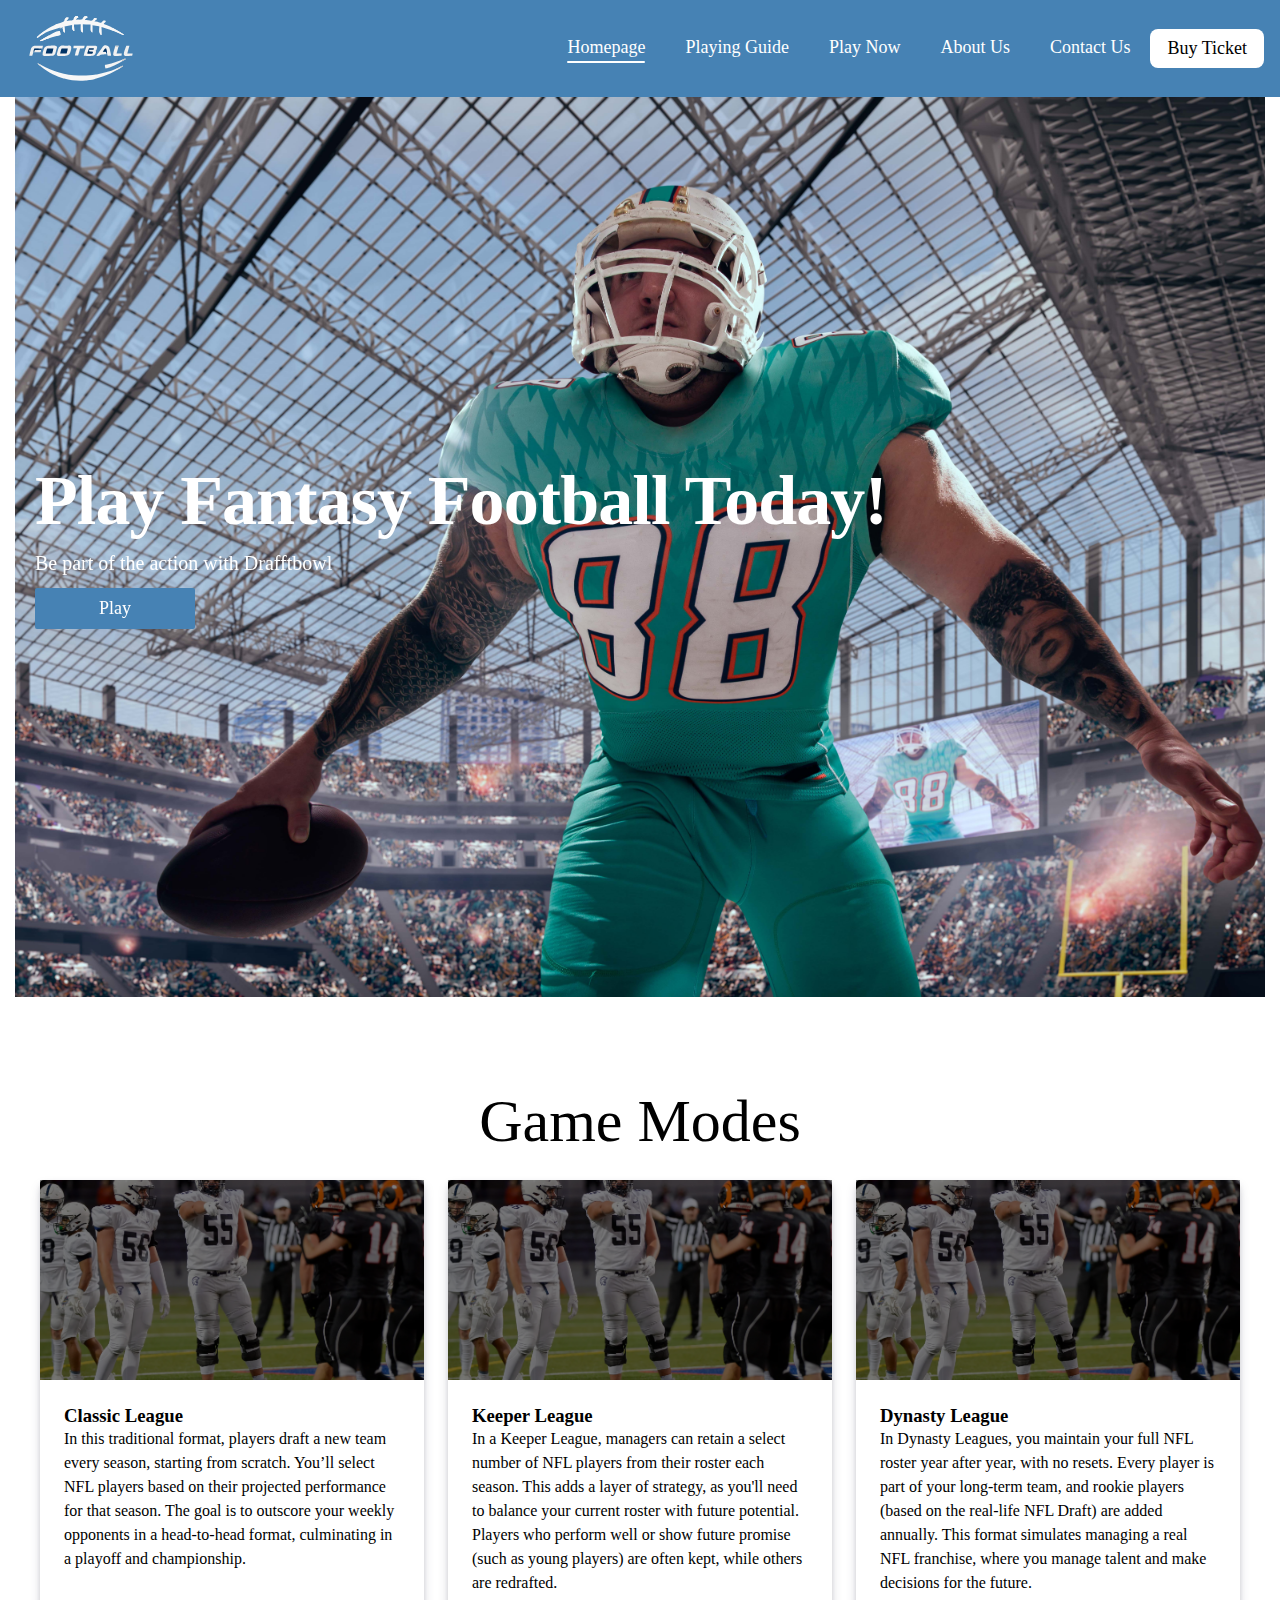
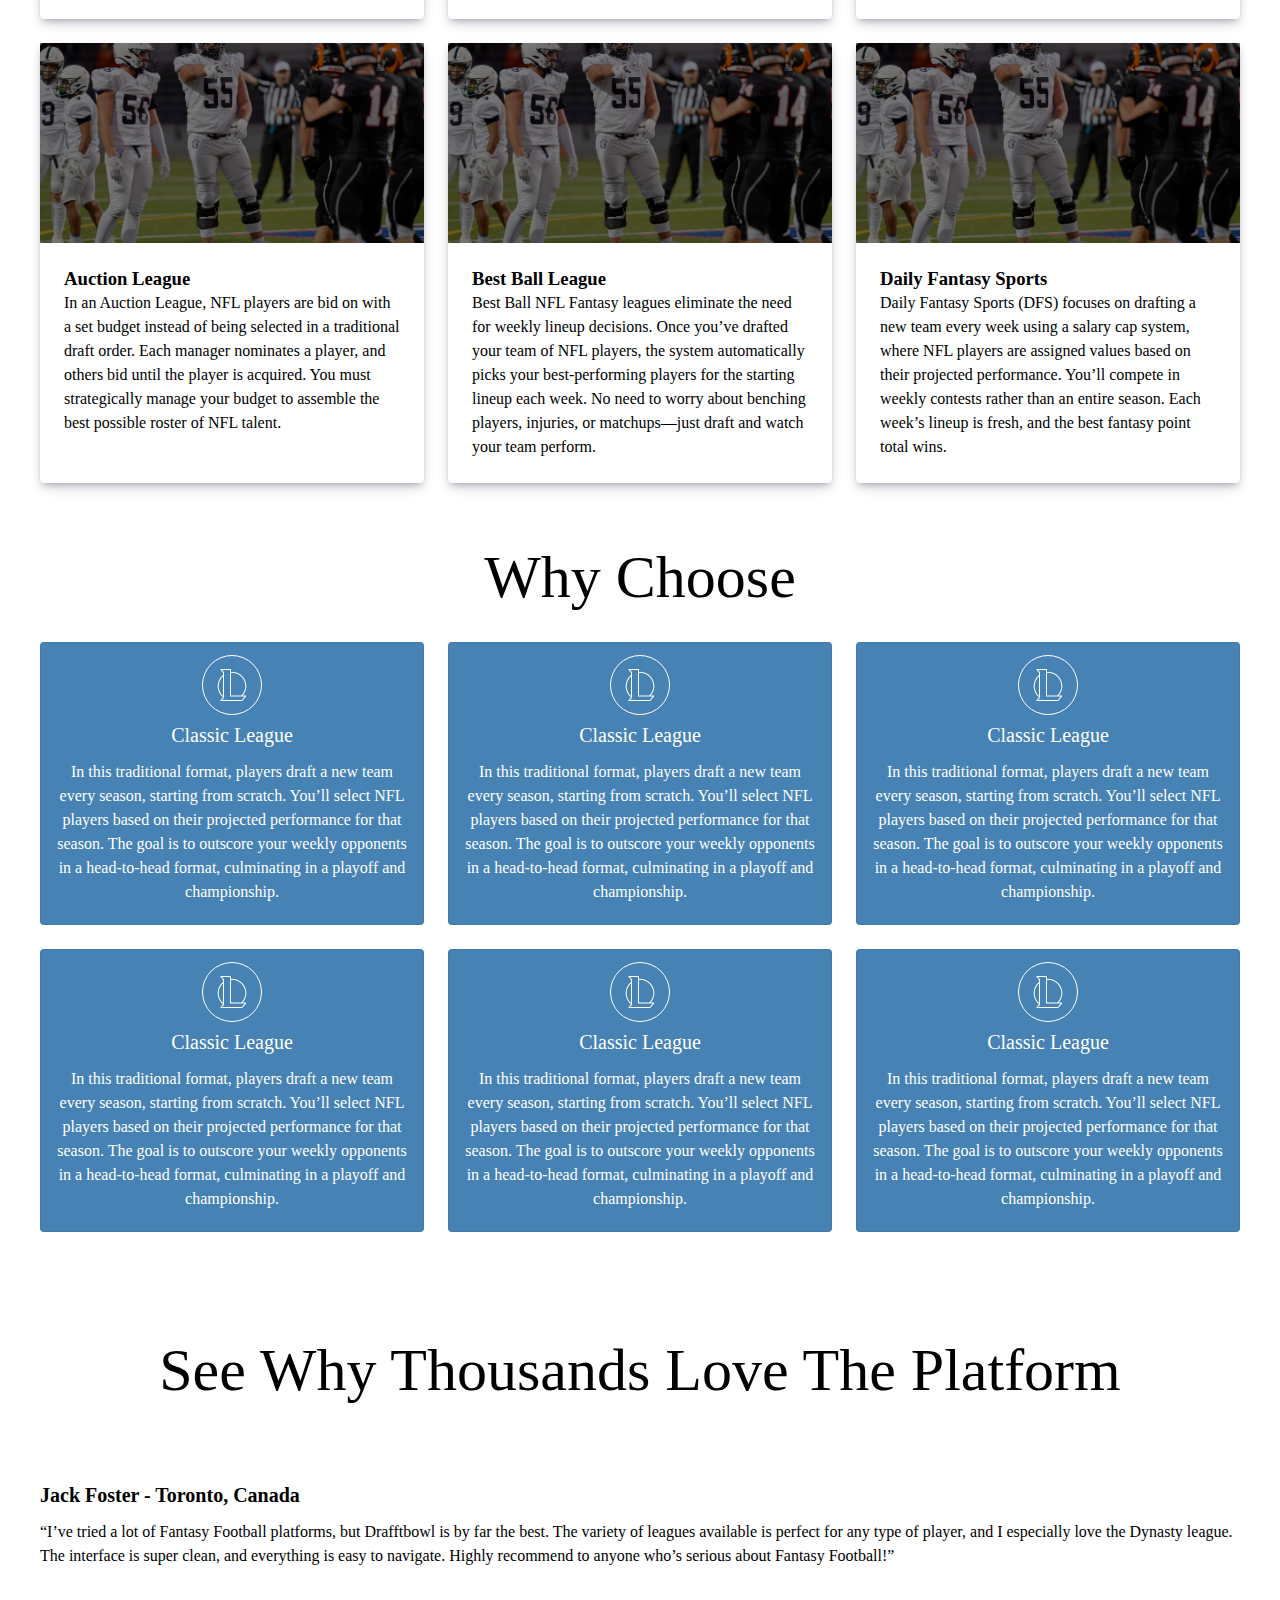
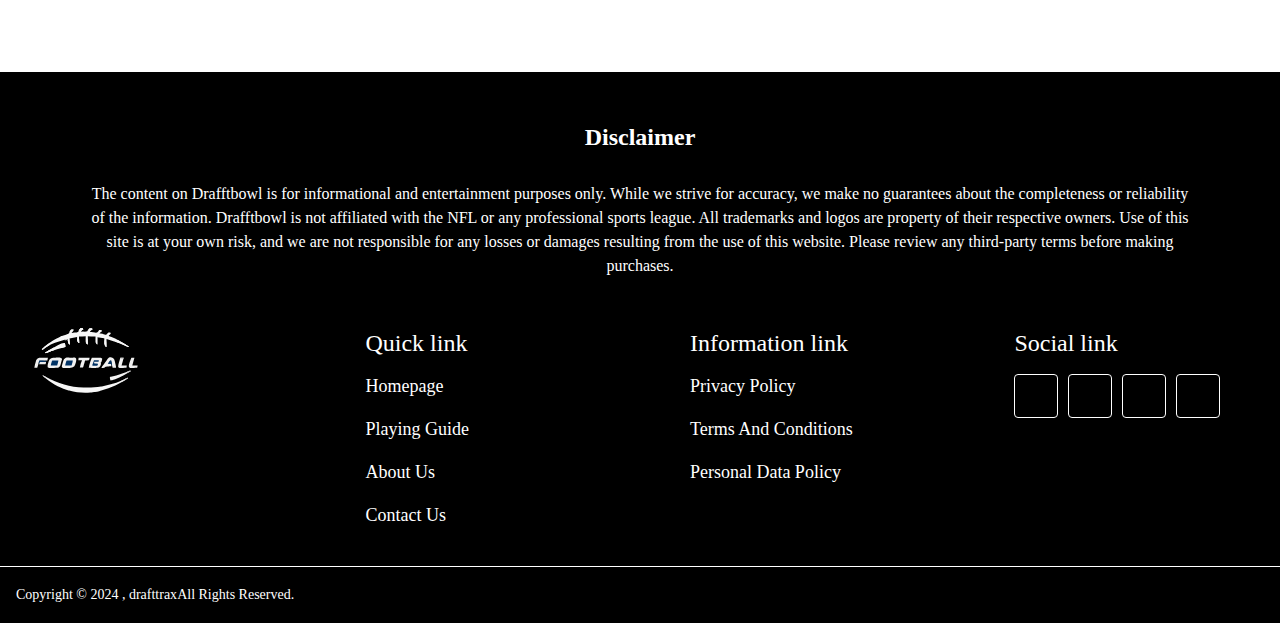
==== index.html @ 6c77b565 "Updated ui" ====
<!DOCTYPE html>
<html lang="en">

<head>
    <meta charset="UTF-8">
    <meta name="viewport" content="width=device-width, initial-scale=1.0">
    <meta http-equiv="X-UA-Compatible" content="ie=edge">
    <link rel="icon" type="image/x-icon" href="assets/images/favicon.png">
    <title>Homepage</title>

    <link rel="stylesheet" href="assets/css/slick.css">
    <link rel="stylesheet" href="assets/css/slick-theme.css">
    <!-- style link -->
    <link rel="stylesheet" href="assets/css/style.css">
    <!-- responsive link -->
    <link rel="stylesheet" href="assets/css/responsive.css">
</head>

<body>
    <!-- header section -->
    <header class="header">
        <div class="container">
            <div class="header_wrappr">
                <div class="headere_logo">
                    <a href="./" class="header_logoLnk"> </a>
                </div>
                <div class="header_navbar">
                    <ul class="header_list">
                        <li class="header_item">
                            <a href="./" class="header_link active">Homepage</a>
                        </li>
                        <li class="header_item">
                            <a href="playing-guide.html" class="header_link">Playing Guide</a>
                        </li>
                        <li class="header_item">
                            <a href="about-us.html" class="header_link">Play
                                Now</a>
                        </li>
                        <li class="header_item">
                            <a href="#" class="header_link">About Us </a>
                        </li>
                        <li class="header_item">
                            <a href="contact-us.html" class="header_link">Contact Us </a>
                        </li>
                        <li class="close_menu">
                            <div class="close_menuIcon"></div>
                        </li>
                    </ul>
                    <div class="header_right">
                        <a href="#" class="btn">Buy Ticket</a>
                    </div>
                    <div class="profile">
                        <div class="avatar">
                            <div class="avatar-content">
                                <a href="#">
                                    <div class="profile-image"></div>
                                    <span>User Name</span>
                                </a>
                                <svg xmlns="http://www.w3.org/2000/svg" viewBox="0 0 448 512">
                                    <path
                                        d="M201.4 374.6c12.5 12.5 32.8 12.5 45.3 0l160-160c12.5-12.5 12.5-32.8 0-45.3s-32.8-12.5-45.3 0L224 306.7 86.6 169.4c-12.5-12.5-32.8-12.5-45.3 0s-12.5 32.8 0 45.3l160 160z">
                                    </path>
                                </svg>
                            </div>
                            <div class="dropdown">
                                <ul>
                                    <li>
                                        <a href="my-profile.html">
                                            <div class="profile-dropdown-options profile-image-dropdown"></div>
                                            My Profile
                                        </a>
                                    </li>
                                    <li>
                                        <a href="my-matches.html">
                                            <div class="profile-dropdown-options profile-image-stadium"></div>
                                            My Matches
                                        </a>
                                    </li>
                                    <li>
                                        <a href>
                                            <div class="profile-dropdown-options profile-image-logout"></div>
                                            Log Out
                                        </a>
                                    </li>
                                </ul>
                            </div>
                        </div>
                    </div>
                </div>
                <div class="humburger">
                    <div class="humburger_icon"></div>
                </div>
            </div>
        </div>
    </header>
    <!-- banner section -->
    <section class="banner">
        <div class="banner_wrapper">

            <div class="bannerSlider">
                <div>
                    <div class="banner_bg banner_bg--bg1">
                        <div class="banner_content">
                            <h3 class="banner_heading">Play Fantasy Football
                                Today!
                            </h3>
                            <p class="banner_desc">Be part of the action
                                with Drafftbowl
                            </p>
                            <a href="#" class="btn">Play</a>
                        </div>
                        </dv>

                    </div>
                </div>
                <div>
                    <div class="banner_bg banner_bg--bg2">
                        <div class="banner_content">
                            <h3 class="banner_heading">Play Fantasy Football
                                Today!
                            </h3>
                            <p class="banner_desc">Be part of the action with
                                Drafftbowl
                            </p>
                            <a href="#" class="btn">Play</a>
                        </div>
                        </dv>

                    </div>
                </div>
                <div>
                    <div class="banner_bg banner_bg--bg3">
                        <div class="banner_content">
                            <h3 class="banner_heading">Play Fantasy Football Today!
                            </h3>
                            <p class="banner_desc">Be part of the action with
                                Drafftbowl
                            </p>
                            <a href="#" class="btn">Play</a>
                        </div>
                        </dv>

                    </div>
                </div>
            </div>
    </section>
    <!-- game mode -->
    <section class="gameMode">
        <div class="container">
            <div class="gameMode_wrapper">
                <h2 class="gameMode_heading heading">Game Modes</h2>
                <div class="gameMode_inner">

                    <div class="gameMode_sec">
                        <div class="gameMode_img"></div>
                        <div class="gameMode_content">
                            <h3 class="gameMode_title">Classic League</h3>
                            <p class="gameMode_desc">In this traditional format,
                                players draft a new team every season, starting from
                                scratch. You’ll select NFL players based on their
                                projected performance for that season. The goal is
                                to outscore your weekly opponents in a head-to-head
                                format, culminating in a playoff and
                                championship.</p>
                        </div>
                    </div>

                    <div class="gameMode_sec">
                        <div class="gameMode_img"></div>
                        <div class="gameMode_content">
                            <h3 class="gameMode_title">Keeper League</h3>
                            <p class="gameMode_desc">
                                In a Keeper League, managers can retain a select
                                number of NFL players from their roster each season.
                                This adds a layer of strategy, as you'll need to
                                balance your current roster with future potential.
                                Players who perform well or show future promise
                                (such as young players) are often kept, while others
                                are redrafted. </p>
                        </div>
                    </div>

                    <div class="gameMode_sec">
                        <div class="gameMode_img"></div>
                        <div class="gameMode_content">
                            <h3 class="gameMode_title">Dynasty League</h3>
                            <p class="gameMode_desc">
                                In Dynasty Leagues, you maintain your full NFL
                                roster year after year, with no resets. Every player
                                is part of your long-term team, and rookie players
                                (based on the real-life NFL Draft) are added
                                annually. This format simulates managing a real NFL
                                franchise, where you manage talent and make
                                decisions for the future. </p>
                        </div>
                    </div>

                    <div class="gameMode_sec">
                        <div class="gameMode_img"></div>
                        <div class="gameMode_content">
                            <h3 class="gameMode_title">Auction League</h3>
                            <p class="gameMode_desc">
                                In an Auction League, NFL players are bid on with a
                                set budget instead of being selected in a
                                traditional draft order. Each manager nominates a
                                player, and others bid until the player is acquired.
                                You must strategically manage your budget to
                                assemble the best possible roster of NFL talent.
                        </div>
                    </div>

                    <div class="gameMode_sec">
                        <div class="gameMode_img"></div>
                        <div class="gameMode_content">
                            <h3 class="gameMode_title">Best Ball League</h3>
                            <p class="gameMode_desc">
                                Best Ball NFL Fantasy leagues eliminate the need
                                for weekly lineup decisions. Once you’ve drafted
                                your team of NFL players, the system
                                automatically picks your best-performing players
                                for the starting lineup each week. No need to
                                worry about benching players, injuries, or
                                matchups—just draft and watch your team perform.
                            </p>
                        </div>
                    </div>

                    <div class="gameMode_sec">
                        <div class="gameMode_img"></div>
                        <div class="gameMode_content">
                            <h3 class="gameMode_title">Daily Fantasy
                                Sports</h3>
                            <p class="gameMode_desc">
                                Daily Fantasy Sports (DFS) focuses on
                                drafting a new team every week using a
                                salary cap system, where NFL players are
                                assigned values based on their projected
                                performance. You’ll compete in weekly
                                contests rather than an entire season. Each
                                week’s lineup is fresh, and the best fantasy
                                point total wins.
                            </p>
                        </div>

                    </div>

                </div>
    </section>
    <!--  -->
    <section class="why section">
        <div class="container">
            <div class="why_wrapper">
                <h2 class="why_heading heading">Why Choose </h2>
                <div class="why_inner">

                    <div class="why_sec">
                        <div class="why_iconWrapp">
                            <div class="why_icon"></div>
                        </div>
                        <div class="why_content">
                            <h3 class="why_title">Classic League</h3>
                            <p class="why_desc">In this traditional format,
                                players draft a new team every season, starting from
                                scratch. You’ll select NFL players based on their
                                projected performance for that season. The goal is
                                to outscore your weekly opponents in a head-to-head
                                format, culminating in a playoff and
                                championship.</p>
                        </div>
                    </div>
                    <div class="why_sec">
                        <div class="why_iconWrapp">
                            <div class="why_icon"></div>
                        </div>
                        <div class="why_content">
                            <h3 class="why_title">Classic League</h3>
                            <p class="why_desc">In this traditional format,
                                players draft a new team every season, starting from
                                scratch. You’ll select NFL players based on their
                                projected performance for that season. The goal is
                                to outscore your weekly opponents in a head-to-head
                                format, culminating in a playoff and
                                championship.</p>
                        </div>
                    </div>
                    <div class="why_sec">
                        <div class="why_iconWrapp">
                            <div class="why_icon"></div>
                        </div>
                        <div class="why_content">
                            <h3 class="why_title">Classic League</h3>
                            <p class="why_desc">In this traditional format,
                                players draft a new team every season, starting from
                                scratch. You’ll select NFL players based on their
                                projected performance for that season. The goal is
                                to outscore your weekly opponents in a head-to-head
                                format, culminating in a playoff and
                                championship.</p>
                        </div>
                    </div>
                    <div class="why_sec">
                        <div class="why_iconWrapp">
                            <div class="why_icon"></div>
                        </div>
                        <div class="why_content">
                            <h3 class="why_title">Classic League</h3>
                            <p class="why_desc">In this traditional format,
                                players draft a new team every season, starting from
                                scratch. You’ll select NFL players based on their
                                projected performance for that season. The goal is
                                to outscore your weekly opponents in a head-to-head
                                format, culminating in a playoff and
                                championship.</p>
                        </div>
                    </div>
                    <div class="why_sec">
                        <div class="why_iconWrapp">
                            <div class="why_icon"></div>
                        </div>
                        <div class="why_content">
                            <h3 class="why_title">Classic League</h3>
                            <p class="why_desc">In this traditional format,
                                players draft a new team every season, starting from
                                scratch. You’ll select NFL players based on their
                                projected performance for that season. The goal is
                                to outscore your weekly opponents in a head-to-head
                                format, culminating in a playoff and
                                championship.</p>
                        </div>
                    </div>
                    <div class="why_sec">
                        <div class="why_iconWrapp">
                            <div class="why_icon"></div>
                        </div>
                        <div class="why_content">
                            <h3 class="why_title">Classic League</h3>
                            <p class="why_desc">In this traditional format,
                                players draft a new team every season, starting from
                                scratch. You’ll select NFL players based on their
                                projected performance for that season. The goal is
                                to outscore your weekly opponents in a head-to-head
                                format, culminating in a playoff and
                                championship.</p>
                        </div>
                    </div>

                   

                </div>
    </section>
    <!-- testimonial section -->
     <section class="testimonial">
        <div class="container">
            <div class="testimonial_wrapper">
                <h2 class="heading">See Why Thousands Love The Platform
                </h2>
                <div class="testimonial_inner">
                    <div class="testimonial_sec">
                        <div class="testimonial_icons">
                            <div class="testimonial_icon"></div>
                        </div>
                        <div class="testimonial_content">
                            <h3 class="testimonial_title">Jack Foster - Toronto, Canada</h3>
                        <p class="testimonial_desc">“I’ve tried a lot of Fantasy Football platforms, but Drafftbowl is by far the best. The variety of leagues available is perfect for any type of player, and I especially love the Dynasty league. The interface is super clean, and everything is easy to navigate. Highly recommend to anyone who’s serious about Fantasy Football!”</p>
                        </div>
                    </div>
                </div>
            </div>
        </div>
     </section>
    <!-- footer section-->
    <footer class="footer">
        <div class="container">
            <div class="footer_content disclaimer">
                <h3>Disclaimer</h3>
                <p>
                    The content on Drafftbowl is for informational
                    and entertainment purposes only. While we strive
                    for accuracy, we make no guarantees about the
                    completeness or reliability of the information.
                    Drafftbowl is not affiliated with the NFL or any
                    professional sports league. All trademarks and
                    logos are property of their respective owners.
                    Use of this site is at your own risk, and we are
                    not responsible for any losses or damages
                    resulting from the use of this website. Please
                    review any third-party terms before making
                    purchases.

                </p>
            </div>
            <div class="footer_wrapper">
                <div class="footer_left">
                    <div class="footer_logo">
                        <a href="./" class="footer_icon"></a>
                    </div>
                </div>
                <div class="footer_navbar">
                    <h4 class="footer_title">Quick link</h4>
                    <ul class="footer_list">
                        <li class="footer_item">
                            <a href="./" class="footer_link">Homepage</a>
                        </li>
                        <li class="footer_item">
                            <a href="playing-guide.html" class="footer_link">Playing Guide
                            </a>
                        </li>
                        <li class="footer_item">
                            <a href="about-us.html" class="footer_link">About Us</a>
                        </li>
                        <li class="footer_item">
                            <a href="contact-us.html" class="footer_link">Contact Us</a>
                        </li>
                    </ul>
                </div>
                <div class="footer_navbar">
                    <h4 class="footer_title">Information link</h4>
                    <ul class="footer_list">
                        <li class="footer_item">
                            <a href="privacy-policy.html" class="footer_link">Privacy
                                Policy</a>
                        </li>
                        <li class="footer_item">
                            <a href="terms-and-conditions.html" class="footer_link">Terms And
                                Conditions</a>
                        </li>
                        <li class="footer_item">
                            <a href="personal-data-policy.html" class="footer_link">Personal Data
                                Policy</a>
                        </li>

                    </ul>
                </div>
                <div class="footer_socials">
                    <h4 class="footer_title">Social link</h4>
                    <div class="footer_socialsWrapp">
                        <div class="footer_social">
                            <a href="#" class="social_link social_link--fb"></a>
                        </div>
                        <div class="footer_social">
                            <a href="#" class="social_link social_link--inta"></a>
                        </div>
                        <div class="footer_social">
                            <a href="#" class="social_link social_link--twitter"></a>
                        </div>
                        <div class="footer_social">
                            <a href="#" class="social_link social_link--linkedin"></a>
                        </div>
                    </div>
                </div>
            </div>
        </div>
        <div class="footer_btm">
            <div class="container">
                <div class="footer_btmSec">
                    <div class="footer_copyRight">
                        <p>
                            Copyright © 2024 , <a href="./">drafttrax</a>All
                            Rights
                            Reserved.
                        </p>
                    </div>
                    <div class="footer_SSl">
                        <a href="./" class="footer_SSlLink"></a>
                    </div>
                </div>
            </div>
        </div>
    </footer>

    <!--  -->
    <!-- main scripting link -->
    <script src="assets/js/jquery.js"></script>
    <script src="assets/js/slick.min.js"></script>
    <script src="assets/js/main.js"></script>

</body>

</html>
---- assets/css/style.css ----
* {
  margin: 0;
  padding: 0;
  box-sizing: border-box;
  scroll-behavior: smooth;
}


:root {
  /* color */
--steel-blue: #4682B4;
--lime-green: #32CD32; 
--white-color:#ffffff;
--black-color:#000000;


  /* font family */
  --primary-font: "Roboto";
}

body {
  font-family: var(--primary-font);
}

.container {
  max-width: 1432px;
  width: 100%;
  margin-inline: auto;
}
.img{
  width: 100%;
  max-width: 100%;
}
body {
  font-family: var(--primary-font);
}

.container {
  max-width: 1432px;
  width: 100%;
  margin-inline: auto;
  padding-inline: 1rem;
}

h1,
h2,
h3,
h4,
h5,
h6 {
  margin: 0;
  line-height: 125%;
}

p {
  line-height: 150%;
  padding: 0;
  margin: 0;
}

ul {
  list-style-type: none;
  margin: 0;
  padding: 0;
}

ul li {
  line-height: 150%;
  font-size: 16px;
  font-weight: 400;
  margin-bottom: 3px;
}

a {
  text-decoration: none;
}

.btn {
  font-size: 18px;
  font-weight: 400;
  background-color: var(--steel-blue);
  color: var(--white-color);
  border: 1px solid var(--white-color);
  outline: none;
  border-radius: 2px;
  padding: 10px 32px;
  text-align: center;
  display: inline-block;
  cursor: pointer;
  transition: 0.3s ease-in-out;
}

.btn:hover {
  background-color: transparent;
  border-color: var(--white-color);
}

.mt-10 {
  margin-top: 100px;
}

.mt-8 {
  margin-top: 80px;
}

.mt-6 {
  margin-top: 60px;
}

.mt-5 {
  margin-top: 50px;
}

.mt-4 {
  margin-top: 40px;
}

.mt-3 {
  margin-top: 32px;
}

.heading {
  text-align: center;
  font-size: 60px;
  font-weight: 400;
  line-height: normal;
  /* color: var(--white-color); */
  margin-bottom: 30px;
}

title {
  font-size: 24px;
  font-weight: 500;
}

.desc {
  color: var(--white-color);
  font-size: 16px;
  font-weight: 400;
}

input,
textarea {
  padding: 16px;
  font-weight: 400;
  font-size: 16px;
  border-radius: 4px;
  outline: none;
  border: none;
  resize: none;
  width: 100%;
}

input::placeholder,
textarea::placeholder {
  font-size: 16px;
  font-weight: 400;
}

.section {
  margin-block: 4rem;
}

.sec_content {
  max-width: 1024px;
  width: 100%;
  padding: 24px;
  border-radius: 4px;
  margin: 0 auto;
  box-shadow: rgb(7 7 7 / 10%) 0px 7px 29px 0px;
}

.sec_heading {
  font-size: 42px;
  font-weight: 800;
  text-align: center;
  color: var(--blue-light);
  line-height: 150%;
  margin-bottom: 40px;
}

.sec_title {
  font-size: 24px;
  color: var(--black-color);
  font-weight: 600;
  color: var(--blue-light);
  margin-block: 10px;
}

.sub_title {
  color: var(--blue-light);
  font-size: 20px;
  font-weight: 400;
  margin-bottom: 16px;
}

.sec_desc {
  font-size: 16px;
  font-weight: 400;
  margin-bottom: 8px;
  line-height: 150%;
}

.sec_list {
  margin-bottom: 16px;
}

.sec_item {
  list-style: disc;
  margin-left: 16px;
  /* color: var(--white-color); */
  line-height: 150%;
  margin-bottom: 4px;
}

.sec_item strong {
  color: var(--blue-light);
}

.sec_item::marker {
  color: var(--blue-light);
}

/* header section */
.header {
  position: sticky;
  right: 0;
  top: 0;
  left: 0;
  z-index: 5;
  transition: box-shadow 0.3s ease;
  background-color: var(--blue-light);
background-color: var(--steel-blue);
}

.header_wrappr {
  display: flex;
  justify-content: space-between;
  align-items: center;
  padding-block: 1rem;
}

.headere_logo {
  width: 21%;
}

.header_logoLnk {
  background-image: url(../images/logo.svg);
  height: 65px;
  width: 130px;
  background-repeat: no-repeat;
  background-size: contain;
  background-position: center;
  display: block;
}

.header_navbar {
  /* width: 75%; */
  display: flex;
  justify-content: end;
  align-items: center;
}

.header_list {
  display: flex;
  justify-content: space-between;
  align-items: center;
  padding-block: 12px;
}

.header_item {
  padding-inline: 20px;
}

.header_link {
  color: var(--white-color);
  font-size: 18px;
  position: relative;
  transition: all 0.3s ease-in-out;
}

.header_link::after {
  width: 0%;
  position: absolute;
  content: "";
  bottom: -6px;
  right: 0;
  background-color: var(--white-color);
  height: 2px;
  border-radius: 4px;
  transition: all 0.3s ease-in-out;
}

.header_link:hover::after {
  width: 100%;
  left: 0;
}

.header_link.active::after {
  width: 100%;
}

.header_right {
  display: flex;
  gap: 20px;
}

.header_right .btn {
  border-color: transparent;
  padding: 8px 16px;
  color: var(--blue-light);
  background-color: var(--white-color);
  border-radius: 8px;
}

.header_right .btn:hover {
  border-color: var(--white-color);
  background-color: transparent;
  color: var(--white-color);
}

.humburger {
  display: none;
}

.humburger_icon,
.close_menuIcon {
  background-image: url("../images/humburger.png");
  background-repeat: no-repeat;
  background-size: cover;
  background-position: center;
  width: 30px;
  height: 30px;
  filter: invert(1);
  cursor: pointer;
}

.close_menuIcon {
  background-image: url("../images/close.png");
  position: absolute;
  top: 24px;
  right: 15px;
}

.close_menu {
  display: none;
}

.header.fixheader {
  background-color: var(--black-color);
  box-shadow: rgb(238 238 238 / 56%) 0px 7px 29px 0px;
}



/* banner section */
.banner{
  width: 100%;
  overflow: hidden;
}
.banner_bg{
  background-repeat: no-repeat;
  background-position: center;
  background-size: cover;
  width: 100%;
  height:100vh;
  display: flex;
  justify-content: start;
  align-items: center;
  /* position: relative; */
  margin-bottom: 40px;
}

.banner_bg--bg1{
  background-image: url("../images/banner1.webp");
}
.banner_bg--bg2{
  background-image: url("../images/banner2.jpg");
}
.banner_bg--bg3{
  background-image: url("../images/banner3.jpg");
}
/* .banner_bg::after {
  position: absolute;
  content: "";
  top: 0;
  right: 0;
  left: 0;
  bottom: 0;
  background-color: rgba(0, 0, 0, 50%);
}  */

.banner_content {
  max-width: 900px;
  text-align: center;
  width: 100%;
  padding-inline: 20px;
  z-index: 1;
  text-align: start;
}

.banner_content .banner_heading {
  margin-bottom: 12px;
}

.banner_desc {
  color: var(--white-color);
  margin-bottom: 10px;
}

.banner_heading {
  font-size: 70px;
  line-height: 100%;
  color: var(--white-color);
  margin-bottom: 25px;
  font-weight: 600;
  letter-spacing: -0.9px;
}

.banner_content .btn {
  padding: 10px 64px;
  border: none;
}

.banner_content .btn:hover {
  border-color: transparent;
  background-color: var(--white-color);
  color: var(--pre-blue);
}

.banner_btns a {
  padding: 12px 48px;
  border: 1px solid transparent;
}

.banner_desc {
  font-size: 20px;
  font-weight: 400;
  line-height: 150%;
}

.banner_btns {
  margin-top: 104px;
  gap: 2rem;
  display: flex;
  align-items: center;
}

.banner_btns .btn:hover {
  color: var(--white-color);
}


/* why section */
.why {
  margin-block: 60px 80px;
}

.why_inner {
  display: grid;
  grid-template-columns: repeat(3, 1fr);
  gap: 24px;
}

.why_card, .why_sec {
  background-color: var(--white-color);
  width: 100%;
  border-radius: 8px;
  padding: 24px;
  transition: 0.3s ease-in-out;
  border: 1px solid var(--white-color);
  border: 1px solid rgba(0 0 0 / 5%);
  /* box-shadow: rgba(100, 100, 111, 0.2) 0px 7px 29px 0px; */
  /* box-shadow: rgb(100, 100, 111, 0.5) 0px 7px 29px 0px, #2955bb 0px 7px 29px 0px; */

}

.why_card:hover .why_imgSec {
  background-color: var(--white-color);
}


.why_card:hover .why_img {
  filter: invert(0);
}

.why_card:hover {
  /* background-color: var(--pre-blue); */
  background-color: var(--blue-light);
  border-color: transparent;
}

.why_card:hover .why_title,
.why_card:hover .why_desc {
  color: var(--white-color);
}

.why_imgSec {
  width: 64px;
  height: 64px;
  border-radius: 50%;
  display: flex;
  justify-content: center;
  align-items: center;
  margin: 0 auto;
  margin-bottom: 12px;
  background-color: var(--blue-light);
  transition: 0.3s ease-in-out;
}

.why_img {
  background-image: url("../images/draft-iocn.png");
  background-position: center;
  background-size: cover;
  background-repeat: no-repeat;
  width: 54px;
  height: 54px;
  filter: invert(1);
  border-radius: 50%;
  transition: 0.3s ease-in-out;
}

.why_imgSec--advance .why_img {
  background-image: url("../images/advance-player.png");

}

.why_imgSec--leagues .why_img {
  background-image: url("../images/custom-fantasy.png");
}

.why_imgSec--realTime .why_img {
  background-image: url("../images/real-time.png");
}

.why_imgSec--userexp .why_img {
  background-image: url("../images/user-experience.png");
}

.why_imgSec--trust .why_img {
  background-image: url("../images/trust.png");
}

.why_imgSec--hub .why_img {
  background-image: url("../images/network.png");
}

.why_content {
  text-align: center;
  padding: 8px;
}

.why_title {
  margin-bottom: 10px;
}

/*accordion section*/
.faq {
  margin-bottom: 80px;
}

.faq_wrapper {
  width: 100%;
  max-width: 800px;
  margin: 50px auto;
  background-color: var(--white-color);
  padding: 20px;
  border-radius: 10px;
  box-shadow: 0 0 10px rgba(0, 0, 0, 0.1);
}

.accordion {
  margin-bottom: 16px;
  transition: all 0.5s linear;
  background-color: var(--blue-light);
}

.accordion_head {
  /* background-color: var(--pre-blue); */
  background-color: var(--blue-light);
  width: 100%;
  padding: 14px 10px;
  font-size: 22px;
  position: relative;
  cursor: pointer;
  border-radius: 5px;
  transition: all 0.5s linear;
}

.accordion_head:hover {
  background-color: var(--pre-blue);
}

.accordion_head::before,
.accordion_head::after {
  content: "";
  position: absolute;
  top: 50%;
  background-color: #fff;
  transition: all 0.3s;
}

.accordion_head::before {
  right: 28px;
  width: 2px;
  height: 14px;
  margin-top: -8px;
}

.accordion_head::after {
  right: 21px;
  width: 16px;
  height: 2px;
  margin-top: -2px;
}

.accordion_question {
  font-size: 16px;
  font-weight: 400;
  color: var(--white-color);
}

.accordion_content {
  display: none;
}

.accordion_content .active {
  max-width: 100%;
}

.accordion_content p {
  margin-top: 10px;
}

.accordion_content {
  max-width: 100%;
}

.accordion_head.active::before {
  transform: rotate(90deg);
}

.accordion_content {
  display: block;
  padding: 0 14px;
  background-color: #f9f9f9;
  border-left: 4px solid #007bff;
  border-radius: 5px;
  font-size: 1rem;
  max-height: 100%;
  color: #555;
  transition: max-height 0.5s linear, padding 0.5s linear;
}

.accordion_content {
  max-height: 0;
  overflow: hidden;
  transition: max-height 0.3s ease-out;
}

.desc_help {
  font-size: 20px;
  margin-bottom: 10px;
  color: var(--blue-light);
}

/* Testimonial section */
.testimonial {
  margin-block: 0 80px;
}

.testimonial_wrapper {
  padding: 24px;
}

.testimonial-card {
  background-color: #fff;
  border-radius: 8px;
  padding: 20px;
  height: 300px;
  text-align: center;
  margin-bottom: 20px;
  box-shadow: 0 4px 6px rgba(0, 0, 0, 0.1);
  transition: transform 0.3s ease;
  max-width: 100%;
  width: 100%;
}

.testimonial-card:hover {
  transform: translateY(-5px);
}

.testimonial-text {
  font-size: 16px;
  color: #555;
  margin-bottom: 15px;
}

.testimonial_title {
  color: var(--blue-light);
  font-size: 20px;
  margin-bottom: 12px;
}

.user-name {
  font-size: 14px;
  font-weight: bold;
  color: #333;
}

.slick-slide {
  margin: 0 15px;
}

.slick-dots {
  list-style-type: disc;
}

.slick-dots li {
  font-size: 12px;
}

.slick-dots li button:before {
  font-size: 30px;
  width: 24px;
  height: 24px;
  opacity: 1;

}

.slick-dots li.slick-active button:before {
  opacity: 1;
  color: var(--blue-light);
}
.testimonial_icon{
max-width:48px;
height: 48px;
}


/* footer section */
.footer {
  color: var(--white-color);
  box-shadow: 1px 1px 20px 1px var(--white-color);
  /* background-color: var(--black-color); */
}

.footer_wrapper {
  display: flex;
  justify-content: space-between;
  gap: 1rem;
  flex-wrap: wrap;
  margin-bottom: 20px;
}

.footer a {
  color: var(--white-color);
}

.footer_left {
  width: 25%;
}

.footer_navbar {
  width: 23%;
}

.footer_socials {
  width: 20%;
}

.footer_content {
  max-width: 1024px;
  width: 100%;
  margin: 0 auto;
  text-align: center;
  padding-block: 50px;
}

.footer_icon {
  background-image: url("../images/logo.svg");
  height: 65px;
  width: 140px;
  background-repeat: no-repeat;
  background-position: center;
  background-size: contain;
  display: block;
}

.footer_title {
  margin-bottom: 1rem;
  font-size: 24px;
  font-weight: 500;
  color: var(--white-color);
}

.footer_link {
  display: inline-block;
  margin-bottom: 16px;
  font-size: 18px;
  color: var(--white-color);
  position: relative;
  transition: all 0.3s ease-in-out;
}

.footer_link::after {
  width: 0%;
  position: absolute;
  content: "";
  bottom: -6px;
  right: 0;
  background-color: var(--white-color);
  height: 2px;
  border-radius: 4px;
  transition: all 0.3s ease-in-out;
}

.footer_link:hover::after {
  width: 100%;
  left: 0;
}

.footer_socialsWrapp {
  display: flex;
  gap: 10px;
}

.footer_social {
  border: 1px solid var(--white-color);
  border-radius: 4px;
  display: flex;
  justify-content: center;
  align-items: center;
  padding: 6px;
  transition: all 0.3s ease-in-out;
  cursor: pointer;
}

.footer_social:hover {
  border-color: var(--pre-blue);
  background-color: var(--pre-blue);
}

.social_link {
  background-image: url("../images/facebook.png");
  background-repeat: no-repeat;
  background-size: contain;
  background-position: center;
  width: 30px;
  height: 30px;
  display: inline-block;
  font-size: 1rem;
  font-weight: 400;
  transition: all 0.3s linear;
  filter: invert(1);
}

.footer_copyRight p {
  font-size: 14px;
}

.footer_copyRight a:hover {
  text-decoration: underline;
}

.social_link--fb {
  background-image: url("../images/fb.png");
}

.social_link--twitter {
  background-image: url("../images/twitter.svg");
  filter: grayscale(1);
}

.social_link--inta {
  background-image: url("../images/insta.png");
}

.social_link--linkedin {
  background-image: url("../images/inkedIn.svg");
  filter: grayscale(1);
}

.footer_btm {
  border-top: 1px solid var(--white-color);
}

.footer_btmSec {
  display: flex;
  justify-content: space-between;
  align-items: center;
  padding-block: 12px;
}

.footer_SSlLink {
  background-image: url("../images/ssl.svg");
  background-repeat: no-repeat;
  background-position: center;
  background-size: contain;
  width: 120px;
  height: 32px;
  display: block;
}

/* ========= Pages styles ============ */

/* Playing guide section */
.playing {
  margin-top: 80px;
}

.playing_inner {
  display: flex;
  justify-content: space-between;
  margin-bottom: 2rem;
  box-shadow: 0px 0px 13px 8px #1b18180a;
  padding: 16px;
  border-radius: 8px;
}

.playing_inner--right {
  flex-direction: row-reverse;
}

.playing_right,
.playing_left {
  width: 49%;
}

.playing_img {
  background-image: url("../images/football-banner.jpg");
  background-repeat: no-repeat;
  background-position: center;
  background-size: cover;
  width: 100%;
  height: 400px;
  border-radius: 8px;
}

.playing_img--draft {
  background-image: url("../images/playin-guide1.jpg");

}

.playing_img--team {
  background-image: url("../images/playing-guide2.jpg");

}

.playing_img--lineup {
  background-image: url("../images/playing-guide3.jpg");

}

.playing_img--scoring {
  background-image: url("../images/playing-guide4.png");
}

.playing_img--tracking {
  background-image: url("../images/playing-guide5.webp");
}

.playing_img--wire {
  background-image: url("../images/playing-guide6.jpg");
}

.playing_img--matchups {
  background-image: url("../images/playing-guide7.jpg");
}

.playing_img--Playoffs {
  background-image: url("../images/playing-guide8.jpg");

}

.playing_title {
  font-size: 24px;
  font-weight: 500;
  margin-bottom: 16px;
  color: var(--blue-light);
}

.playing_subTitle {
  font-size: 18px;
  font-weight: 400;
  margin-bottom: 8px;
  color: var(--black-color);
}

.playing_subTitle strong {
  color: var(--blue-light);
}

.playing_desc {
  margin-bottom: 1rem;
}

.playing_content {
  padding: 20px;
}

.playing_list {
  list-style-type: disc;
  margin-bottom: 12px;
}

.playing_item {
  margin-left: 24px;
}

.playing_list--num .playing_item {
  list-style-type: decimal;
}

.playing_item strong {

  color: var(--blue-light);
}

.playing_item::marker {
  color: var(--blue-light);
}

/* singup section */
.singup {
  padding-block: 74px;
  background-image: url("../images/singup-contact.jpg");
  background-repeat: no-repeat;
  background-position: center;
  background-size: cover;
  height: 500px;
  width: 100%;
  display: flex;
  justify-content: center;
  align-items: center;
  position: relative;
  background-attachment: fixed;
  margin-bottom: 60px;
}

.singup::before {
  position: absolute;
  content: "";
  top: 0;
  left: 0;
  right: 0;
  bottom: 0;
  background-color: rgb(0 0 0 / 55%);
  z-index: 0;
}

.singup .container {
  z-index: 1;
  color: var(--white-color);
}

.singup_inner {
  max-width: 850px;
  width: 100%;
  margin: 0 auto;
  border-radius: 4px;
  padding: 30px 16px;
  background-color: rgb(0 0 0 / 56%);
}

.singup_heading {
  font-size: 40px;
  font-weight: 500;
  margin-bottom: 16px;
  text-align: center;
}

.singup_form {
  display: flex;
  justify-content: space-between;
  align-items: center;
  gap: 10px;
  background-color: transparent;
  max-width: 500px;
  width: 100%;
  margin: 0 auto;
  /* padding-top: 16px; */
  padding-bottom: 12px;
  border-radius: 8px;
}

.singup_input {
  border-radius: 4px;
}

.submit_btn {
  border-radius: 4px;
}

.profile {
  display: none;
}

.singup_email {
  display: flex;
  justify-content: space-between;
  gap: 8px;
  width: 65%;
  margin: 0 auto;
  align-items: center;
}

.singup_input {
  padding: 12px 14px;
  font-size: 14px;
  font-weight: 400;
}

.singup_email::placeholder {
  font-size: 14px;
  font-weight: 400;
}

.submit_btn {
  width: 130px;
  background-color: var(--blue-light);
  color: var(--white-color);
  cursor: pointer;
  border: 1px solid transparent;
}

.submit_btn:hover {
  border-color: var(--blue-light);
  color: var(--blue-light);
}

/* contact us section */

.contact_wrapper {
  padding: 24px;
  border-radius: 4px;
  box-shadow: rgb(7 7 7 / 10%) 0px 7px 29px 0px
    /* box-shadow: rgba(215, 124, 141, 0.6) 0px 7px 29px 0px; */
}
.banner--contact{
  background-image: url("../images/contact-banner.jpg");
}
.contact_inner {
  display: flex;
  justify-content: space-between;
  margin-bottom: 50px;
}

.contact_inner textarea {
  border: 1px solid #dee2e6;
  margin-bottom: 16px;
}
.contact_inner textarea:focus {
  color: var(--bs-body-color);
  background-color: var(--bs-body-bg);
  border-color: #86b7fe;
  outline: 0;
  box-shadow: 0 0 0 .25rem rgba(13,110,253,.25);
}
.contact_left {
  width: 46%;
}

.contact_right {
  width: 49%;
}

.contact_left input {
  margin-bottom: 16px;
}

.contact_rightImg {
  background-image: url("../images/contact-page-image.jpg");
  height: 100%;
  background-repeat: no-repeat;
  background-position: right;
  background-size: cover;
  width: 100%;
  border-radius: 4px;
}

.sec_email {
  color: var(--pink-color);
}

.sec_email:hover {
  text-decoration: underline;
}

.submit_btn {
  padding: 9px 32px;
}

.contact_left .submit_btn {
  margin-top: 16px;
}
.socials{
  margin-top: 10px;
}
.socials_wrapper{
  display: inline-flex;
  gap: 10px;
}
.socials .sub_title{
  margin-bottom: 4px;
}
.social_iconWrapp {
  border: 1px solid var(--black-color);
  border-radius: 4px;
  display: flex;
  justify-content: center;
  align-items: center;
  padding: 6px;
  transition: all 0.3s ease-in-out;
  cursor: pointer;
}
.social_iconWrapp:hover{
  background-color: var(--blue-light);
  border-color: var(--blue-light);
}
.social_iconWrapp:hover .social_icon{
  filter: invert(1);
}
.social_iconWrapp:hover .social_icon--twitter{
  filter: invert(0);
}
.social_icon {
  background-repeat: no-repeat;
  background-size: contain;
  background-position: center;
  width: 24px;
  height: 24px;
  display: inline-block;
  font-size: 1rem;
  font-weight: 400;
  transition: all 0.3s linear;
}

.social_icon--fb{
  background-image: url("../images/fb.png");
}
.social_icon--twitter{
  background-image: url("../images/twitter.svg");
  filter: invert(1);
}
.social_icon--insta{
  background-image: url("../images/insta.png");
}
/* =======================>>> */


.footer_list {
  padding-left: 0;
}

img {
  max-width: 100%;
  object-fit: cover;
  width: 100%;
}

.py-7 {
  padding: 70px 0;
}

.pt-7 {
  padding-top: 70px;
}

.pb-7 {
  padding-bottom: 70px;
}

.py-10 {
  padding: 100px 0;
}

.pb-10 {
  padding-bottom: 100px;
}

.pt-10 {
  padding-top: 100px;
}

.inline-flex {
  display: inline-flex;
}

.flex {
  display: flex;
}

.flex-column {
  flex-direction: column;
}

.space-between {
  justify-content: space-between;
}

.justify-center {
  justify-content: center;
}

.align-center {
  align-items: center;
}

.wrap {
  flex-wrap: wrap;
}

.text-center {
  text-align: center;
}

.text-right {
  text-align: right;
}

.m-0-auto {
  margin: 0 auto
}

/* .bg-center {
  background-position: center;
}

.bg-cover {
  background-size: cover;
}

.bg-contain {
  background-size: contain;
}

.bg-no-repeat {
  background-repeat: no-repeat;
} */

.w-100 {
  width: 100%;
}

.h-100 {
  height: 100%;
}

.align-end {
  align-items: flex-end;
}

.bg-0-0 {
  background-position: 0% 0%;
}

.pt-80 {
  padding-top: 80px;
}

.mt-90 {
  margin-top: 90px;
}

/* Global CSS End */

/* Section Heading CSS Start */
.section-heading {
  color: #12e1b9;
  font-size: 60px;
}

/* Section Heading CSS End */

/*Header CSS Start */
.custom-logo a {
  text-align: center;
  height: 60px;
  width: 300px;
  vertical-align: middle;
  display: inline-block;
  background-image: url(../images/logo.svg);
}


.custom-header {
  position: fixed;
  top: 0;
  left: 0;
  right: 0;
  width: 100%;
  margin: 0 auto;
  z-index: 9999;
  transition: all 0.3s ease-in-out;
  border-radius: 0 0 10px 10px;
  background-color: #070d29;
}

.custom-menu {
  display: flex;
}

.custom-menu ul {
  display: flex;
  justify-content: center;
  align-items: center;
}

.custom-navbar {
  display: flex;
  align-items: center;
  justify-content: space-between;
  width: 100%;
  padding: 15px 0;
}

.custom-menu ul li a {
  padding: 10px 0 10px 10px;
  display: inline-block;
  text-align: center;
  text-decoration: none;
  line-height: normal;
  position: relative;
  color: #fff;
  letter-spacing: 1px;
  font-weight: 600;
  font-size: 15px;
}

.custom-menu ul li a:hover {
  color: #12e1b9;
}

.custom-menu ul li a.active {
  color: #12e1b9;
}

.custom-menu ul li a::after {
  content: '';
  position: absolute;
  width: 100%;
  transform: scaleX(0);
  border-radius: 5px;
  height: 1.5px;
  bottom: 0;
  left: 0;
  right: 0;
  background: #12e1b9;
  transform-origin: center;
  transition: all 0.3s ease-out;
}

.custom-menu ul li a.active::after {
  transform: scaleX(0.9);
  background: #12e1b9;
  transform-origin: center;
}

.custom-menu ul li a:hover::after {
  transform: scaleX(0.9);
}

.close-btn {
  display: none;
  background-image: url("../images/close.png");
}

.menu-btn {
  display: none;
  width: 30px;
  text-align: right;
  cursor: pointer;
  margin: auto 0;
  font-size: 25px;
  z-index: 60;
  background-image: url("../images/menu.png");
  height: 30px;
}

.custom-btns {
  padding: 10px !important;
  outline: none;
  border: none;
  display: inline-block;
  border-radius: 8px;
  background-color: #12e1b9;
  color: #000 !important;
  margin-left: 10px;
  border: 1px solid transparent;
  transition: 0.4s all ease-in-out;
  font-size: 15px;
  font-weight: 600;
}

.custom-btns:hover {
  background-color: #000;
  color: #fff !important;
  border-color: #12e1b9;
}

.custom-signup {
  margin-left: 15px;
}

.custom-login {
  margin-left: 10px;
}

.profile-section {
  display: flex;
  align-items: center;
}


.avatar-content a {
  display: flex;
  align-items: center;
  color: #fff;
}

.avatar-content svg {
  width: 18px;
  height: 18px;
}

.profile-dropdown-options {
  display: inline-block;
  margin-right: 5px;
}

.custom-closer {
  display: none;
}

/* Header CSS End */


/* Home Banner CSS Start */
.home_banner {
  background-image: url("../images/home-banner-bg.png");
  background-position: center;
  background-size: cover;
  background-repeat: no-repeat;
}

.home_banner_left {
  height: 100%;
  width: 100%;
  padding-left: 150px;
}

.home_banner .row {
  align-items: center;
  justify-content: flex-end;
}

.home_banner .row .col-md-5 {
  padding: 0;
}

.home_banner_left h1 {
  font-size: 80px;
}

.home_banner_left h3 {
  margin: 20px 0 40px 0;
  font-size: 25px;
}

.home_banner_right {
  background-image: url("../images/home-banner-image.jpg");
  width: 100%;
  height: 700px;
  background-size: cover;
  background-position: 0 0;
}

.banner-btn {
  display: inline-block;
  padding: 15px 30px;
  border: 1px solid transparent;
  background-color: #12e1b9;
  width: auto;
  border-radius: 30px;
  color: #000;
  font-size: 20px;
  font-weight: 600;
  transition: 0.3s all ease-in-out;
}

.banner-btn:hover {
  background-color: #fff;
  border-color: #12e1b9;
  box-shadow: #12e1b9 0px 8px 10px;
  transform: translateY(-3px);
}

/* Home Banner CSS End*/

/* Home Leaderboard CSS Start */

.home-leaderboard {
  background-image: url("../images/home-page-second-section-bg.png");
  background-size: cover;
}

.leaderboard-list {
  margin: 30px 0;
}

.home_leaderboard_first {
  max-width: 600px;
  margin-left: auto;
}

.leaderboard-list p {
  font-size: 30px;
  line-height: 1.4;
}

.home_leaderboard_second {
  background-image: url("../images/home-page-cup.png");
  background-position: center;
  background-repeat: no-repeat;
  background-size: 100% 100%;
  height: 100%;
  width: 100%;
}

/* Home Leaderboard CSS End*/

/* Home League Cards Section CSS Start */
.home_leagues_section {
  background-image: url("../images/home-banner-bg.png");
  background-size: cover;
}

.leagues_cards_wrap {
  max-width: 1200px;
  margin: 0 auto;
}

.leagues_logo-container {
  width: 100%;
  height: 150px;
  margin: 0 auto 30px auto;
}

.leagues_logo {
  height: 150px;
  width: 150px;
  background-position: center;
  background-repeat: no-repeat;
  background-size: cover;
  margin: 0 auto;
  border-radius: 50%;
}

.leagues_logo1 {
  background-image: url("../images/leagues-icons.jpg");
}

.leagues_content {
  text-align: center;
}

.leagues_content p {
  margin-bottom: 10px;
}

.leagues_cards {
  padding: 20px;
  border-radius: 0 20px;
  background: #12e1b9;
  min-height: 570px;
  transition: 0.3s all ease-in-out;
}

.leagues_cards:hover {
  box-shadow: #fff 0px 8px 10px;
}

/* Home League Cards Section CSS End */

/* Newsletter CSS Start */

.home_newsletter_image {
  background-position: 0 0;
  background-size: cover;
  background-repeat: no-repeat;
  background-image: url("../images/home-newsletter-image.jpg");
  height: 550px;
  width: 100%;
}

.home_page_newsletter_section .row {
  align-items: center;
}

.email-signup-wrapper {
  text-align: center;
  padding: 30px 0;
  background-color: transparent;
  backdrop-filter: blur(2px);
  border-radius: 20px;
}

.email-signup-wrapper h3 {
  padding: 0 10px;
  font-size: 20px;
  max-width: 640px;
  margin: 0 auto 20px auto;
  line-height: normal;
  color: #fff;
}

.email-signup-input-wrapper {
  padding-top: 20px;
  margin: 0 auto;
}

.email-signup-input {
  width: 60%;
  display: inline-block;
  font-size: 16px;
  padding: 13px 25px;
  outline: none;
  border: 1px solid #fff;
  line-height: 20px;
  border-radius: 25px 0 0 25px;
  font-weight: 600;
}

.butn {
  display: inline-block;
  padding: 13px 25px;
  font-size: 16px;
  color: #000;
  outline: none;
  margin-left: 5px;
  cursor: pointer;
  font-weight: 600;
  border: 1px solid transparent;
  transition: 0.3s all ease-in-out;
  line-height: 20px;
  border-radius: 0 25px 25px 0;
  position: relative;
  background-color: #12e1b9;
}

.butn:hover {
  box-shadow: #fff 0px 5px 5px;
}

/* Newsletter CSS End */


/* Home Why Choose Us Cards CSS Start */
.home_why_choose_us_cards_wrap {
  max-width: 1200px;
  margin: 0 auto;
}

.home_why_choose_us_logo-container {
  width: 100%;
  height: 150px;
  margin: 0 auto 30px auto;
}

.home_why_choose_us_logo {
  height: 150px;
  width: 150px;
  background-position: center;
  background-repeat: no-repeat;
  background-size: cover;
  margin: 0 auto;
  border-radius: 50%;
}

.home_why_choose_us_logo1 {
  background-image: url("../images/leagues-icons1.jpg");
}

.home_why_choose_us_logo2 {
  background-image: url("../images/leagues-icons2.jpg");
}

.home_why_choose_us_logo3 {
  background-image: url("../images/leagues-icons3.jpg");
}

.home_why_choose_us_cards_content {
  text-align: center;
}

.home_why_choose_us_cards_content h3 {
  font-size: 30px;
  margin-bottom: 20px;
  color: #12e1b9;
}

.home_why_choose_us_cards_content p {
  margin-bottom: 10px;
}

.home_why_choose_us_cards {
  padding: 20px;
  border-radius: 0 20px;
  background: #5368c8;
  min-height: 570px;
  transition: 0.3s all ease-in-out;
}

.home_why_choose_us_cards:hover {
  box-shadow: #12e1b9 0px 8px 10px;
}

/* Home Why Choose Us Cards CSS End */

/* Footer CSS Start */
.footer {
  box-shadow: #fff 0px 3px 20px;
  background-color: black;
}

.custom-logo-bottom a {
  text-align: center;
  height: 60px;
  width: 300px;
  vertical-align: middle;
  display: inline-block;
  background-image: url(../images/logo.svg);
}

.footer-wrap {
  display: flex;
  justify-content: space-between;
  width: 100%;
  flex-wrap: wrap;
}

.footer-blocks {
  width: 30%;
  padding: 15px;
}

.social-tags_outer {
  width: 100%;
  margin: 0 auto;
  display: flex;
  margin-top: 20px;
}

.footer-menus h3 {
  color: #12e1b9;
  font-size: 30px;
  margin-bottom: 15px;
}

.footer-blocks ul li {
  margin-bottom: 10px;
}

.footer-blocks ul li a {
  color: #fff;
  transition: 0.4s all ease-in-out;
}

.footer-blocks ul li a:hover {
  color: #12e1b9;
}

.footer-socials h3 {
  font-size: 25px;
  margin-bottom: 15px;
  color: #12e1b9;
}

.footer-socials p {
  font-size: 20px;
  margin-bottom: 15px;
}


.social-tags-container {
  display: inline-flex;
  justify-content: space-between;
}

.social-icons {
  height: 50px;
  width: 50px;
  background-color: #12e1b9;
  margin-right: 10px;
  padding: 5px;
  border-radius: 50%;
  display: inline-flex;
  justify-content: center;
  align-items: center;
  transition: 0.4s all ease-in-out;
}

.social-icons:hover {
  transform: translateY(-3px);
}

.social-ikons {
  width: 20px;
  height: 20px;
  background-position: center;
  background-size: contain;
  background-repeat: no-repeat;

}

.fb {
  background-image: url("../images/fb.png");
}

.fb-social:hover {
  background-color: blue;
}

.twitter-social:hover {
  background-color: #000;
}

.insta-social:hover {
  background-color: #ed54b5;
}


.insta {
  background-image: url("../images/insta.png");
}

.twitter {
  background-image: url("../images/twitter.png");
}

.disclaimer {
  margin: 0 auto;
  max-width: 1100px;
}

.disclaimer h3 {
  color: var(--white-color);
  margin-bottom: 30px;
  font-size: 24px;
}

.ssl-logo {
  background-image: url("../images/ssl-logo.png");
}

/* Footer CSS Start */

/* AOS Overflow CSS Start */
.selected-hotels-section {
  overflow: hidden;
}

/* AOS Overflow CSS End */
/* Pages CSS Start */
.pages-banner {
  height: 450px;
  position: relative;
  display: flex;
  justify-content: center;
  align-items: center;
  z-index: 1;
}

.pages-banner::after {
  position: absolute;
  content: '';
  top: 0;
  left: 0;
  background-color: rgb(0 0 0 / 50%);
  height: 100%;
  width: 100%;
  z-index: -1;
}

.banner-content h1 {
  color: #fff;
  text-align: center;
  font-size: 45px;
  text-transform: uppercase;
}

.after-banner-text-wrap p {
  text-align: center;
}




/* Game Instructions Page CSS Start */
.game-instructions {
  background-image: url("../images/game-instructions-banner.jpg");
  background-position: 0 80%;
}

.game-instructions-cards {
  margin-bottom: 35px;
  box-shadow: #12e1b9 0px 3px 8px;
  padding: 30px 20px;
  border-radius: 0 20px;
}

.game-instructions-cards-content h3 {
  color: #12e1b9;
  margin-bottom: 15px;
}

.game-instructions-cards-content p {
  margin-bottom: 10px;
  font-size: 17px;
}

.game-instructions-cards-content p strong {
  color: #12e1b9;
}

.game-instructions-cards-content ul {
  margin: 10px 0;
}

.game-instructions-card-image {
  width: 100%;
  height: 100%;
  background-image: url(../images/choices-cards-image1.jpg);
  background-size: cover;
  background-repeat: no-repeat;
  background-position: center;
}

.game-instructions-card1-image {
  background-image: url(../images/game-instructions-card1-image.jpg);
}

.game-instructions-card2-image {
  background-image: url(../images/game-instructions-card2-image.jpg);
}

.game-instructions-card3-image {
  background-image: url(../images/game-instructions-card3-image.jpg);
}

.game-instructions-card4-image {
  background-image: url(../images/game-instructions-card4-image.jpg);
}

.game-instructions-card5-image {
  background-image: url(../images/game-instructions-card5-image.jpg);
}

.game-instructions-card6-image {
  background-image: url(../images/game-instructions-card6-image.jpg);
}

.game-instructions-card7-image {
  background-image: url(../images/game-instructions-card7-image.jpg);
}

.down-arrow-container {
  background-position: center;
  background-repeat: no-repeat;
  background-size: contain;
  background-image: url("../images/down-arrow.png");
  height: 100px;
  width: 100%;
  margin-bottom: 35px;
}

.completed-arrow {
  background-image: url("../images/checked.png");
}

.game-instructions-cards-content {
  display: flex;
  flex-direction: column;
  justify-content: center;
}

.game-instructions-page ul {
  list-style: none;
  padding-left: 20px;
}

.game-instructions-page ul li {
  position: relative;
}

.game-instructions-page ul li:before {
  content: "•";
  color: #12e1b9;
  position: absolute;
  left: -20px;
  top: 1px;
  font-size: 15px;
}

/* Game Instructions Page CSS End */

/* Login Signup Form Pages CSS Start */
.login_signup_form {
  margin-block: 80px;
}

.form-container {
  max-width: 500px;
  width: 100%;
  margin: 0 auto;
  position: relative;
  /* box-shadow: rgba(149, 157, 165, 0.2) 0px 8px 24px; */
  border-radius: 8px;
  padding: 24px;
  z-index: 1;
}

#login-signup {
  padding: 16px;
  border-radius: 0 20px;
}

#login-signup h3 {
  display: block;
  font-size: 30px;
  font-weight: 600;
  margin-bottom: 30px;
  /* color: var(--blue-light); */
  color: var(--white-color);
}

#login-signup h4 {
  margin: 5px 0 15px;
  display: block;
  font-size: 13px;
  font-weight: 400;
}

fieldset {
  border: medium none !important;
  margin: 0 0 10px;
  min-width: 100%;
  padding: 0;
  width: 100%;
}

#login-signup input[type="text"],
#login-signup input[type="email"],
#login-signup input[type="tel"],
#login-signup input[type="url"],
#login-signup textarea {
  width: 100%;
  border: 1px solid #ccc;
  background: #FFF;
  margin: 0 0 5px;
  padding: 10px;
  border-radius: 5px;
}

#login-signup input[type="text"]:hover,
#login-signup input[type="email"]:hover,
#login-signup input[type="tel"]:hover,
#login-signup input[type="url"]:hover,
#login-signup textarea:hover {
  -webkit-transition: border-color 0.3s ease-in-out;
  -moz-transition: border-color 0.3s ease-in-out;
  transition: border-color 0.3s ease-in-out;
  border: 1px solid #aaa;
}

#login-signup textarea {
  height: 100px;
  max-width: 100%;
  resize: none;
}

#login-signup button[type="submit"] {
  cursor: pointer;
  width: 100%;
  border: none;
  background-color: var(--blue-light);
  color: var(--white-color);
  margin: 0 0 5px;
  font-weight: 500;
  padding: 10px;
  font-size: 16px;
  border-radius: 8px;
  transition: 0.4s all ease-in-out;
  border: 1px solid transparent;
}

#login-signup button[type="submit"]:hover {
  border-color: transparent;
  background-color: white;
  color: var(--pre-blue);
  border-color: var(--pre-blue);

}

.jump-text {
  color: var(--white-color);
}

.jump-text a {
  color: var(--dark-blue);
}


#login-signup input:focus,
#login-signup textarea:focus {
  outline: 0;
  border: 1px solid #aaa;
}

::-webkit-input-placeholder {
  color: #d7d6d6;
}

:-moz-placeholder {
  color: #d7d6d6;
}

::-moz-placeholder {
  color: #d7d6d6;
}

:-ms-input-placeholder {
  color: #d7d6d6;
}

.signup_inner {
  background-image: url("../images/contact.jpg");
  height: 100%;
  width: 100%;
  padding: 16px;
  background-size: cover;
  background-position: center;
  background-repeat: no-repeat;
  border-radius: 0.5rem;
  background-attachment: fixed;
  max-width: 620px;
  margin: 0 auto;
  position: relative;
}
.signup_inner::after{
  position: absolute;
  top: 0;
  right: 0;
  left: 0;
  bottom: 0;
  border-radius: 8px;
  content: "";
  background-color: rgb(0 0 0 / 20%);
}

/* Login Signup Form Pages CSS Start */

/* Leagues Pages CSS Start */
.inline-list {
  display: inline-block;

}

.leagues-pages {
  height: 300px;
  background-color: gray;
}

.inline-list h3 a,
.inline-list h3 {
  color: #fff;
  font-size: 30px;
}

.home-list {
  padding-right: 25px;
}

.next-page-list {
  padding-left: 30px;
  position: relative;
}

.next-page-list::before {
  position: absolute;
  content: "";
  background-image: url(../images/leagues-banner-arrow.png);
  top: 50%;
  left: -5px;
  height: 20px;
  width: 20px;
  background-size: cover;
  color: #fff;
  -webkit-transform: translateY(-50%);
  transform: translateY(-50%);
}

.fusball_leagues table {
  border-radius: 14px;
  overflow: hidden;
  min-width: 1000px;
  margin: 0 auto;
  background: #fff;
  border-collapse: collapse;
  border-spacing: 0;
}

.fusball_leagues tbody tr td {
  padding: 0;
}

.fusball_leagues img.table-img.me-2 {
  width: 24px;
  height: 24px;
}

.fusball_leagues .last-5 svg {
  width: 16px;
  height: 16px;
}

.fusball_leagues tbody tr td {
  padding: 20px 30px;
  color: #29292a;
  font-size: 15px;
  vertical-align: middle;
}


.fusball_leagues thead tr th {
  padding: 20px 30px;
  color: #29292a;
  font-size: 15px;
  vertical-align: middle;
  background: #f8f9fa;
  text-transform: uppercase;
}

.team-view-page .fusball_leagues thead tr th:nth-child(2),
.team-view-page .fusball_leagues thead tr th:nth-child(3),
.team-view-page .fusball_leagues thead tr th:nth-child(4) {
  text-align: center;
}

.matches-page .fusball_leagues thead tr th:nth-child(2),
.team-players-page .fusball_leagues thead tr th:nth-child(3),
.team-players-page .fusball_leagues thead tr th:nth-child(2),
.team-players-page .fusball_leagues thead tr th:nth-child(4) {
  text-align: center;
}

.matches-page td.player-name p {
  color: #000;
}

.matches-page .fusball_leagues thead tr th:last-child {
  text-align: right;
}


.fusball_leagues tr:nth-child(odd) {
  background-color: transparent;
}

.fusball_leagues tr:nth-child(even) {
  background-color: #4f7bc763;
}

.fusball_leagues td.toxic a {
  display: flex;
  align-items: center;
  gap: 10px;
}

.fusball_leagues .text-success {
  color: #198754 !important;
}

.fusball_leagues .text-danger {
  color: #dc3545 !important;
}

.fusball_leagues .text-secondary {
  color: #6c757d !important;
}

.fusball_leagues {
  padding-top: 50px;
  padding-bottom: 60px;
}

.fusball_leagues.ownership-ops {
  padding-top: 60px;
}

.fusball_leagues-inner h2 {
  color: var(--blue-light);
  text-align: center;
  font-size: 30px;
  margin-bottom: 50px;
}

.back-btn a {
  display: inline-block;
  padding: 5px 26px;
  /* background: #12e1b9; */
  background-color: var(--pre-blue);
  border-radius: 4px;
  margin: 0 0 20px;
  line-height: 1;
  transition: all 0.2s ease-in-out;
}

.back-btn a:hover {
  opacity: 0.9;
}
.back-btn svg{
filter: invert(1);
}

.palyer-header {
  color: #fff;
  display: grid;
  grid-template-columns: repeat(3, 1fr);
  border-radius: 14px;
  padding: 10px;
  margin: 0 0 50px;
  background: url(../images/Background.jpg);
  align-items: center;
  width: 100%;
  max-width: 1000px;
  margin-left: auto;
  margin-right: auto;
  position: relative;
  z-index: 1;
}

.palyer-header .team-logo img {
  width: 80px;
  aspect-ratio: 1;
  object-fit: contain;
}

.palyer-header .team-logo:last-child {
  text-align: right;
}

.palyer-header .match-details {
  text-align: center;
}

.palyer-header .team-logo span {
  font-size: 16px;
  font-weight: 700;
}

.palyer-header .team-logo h6 {
  text-transform: capitalize;
  font-size: 16px;
  color: #000;
}

.team_inner {
  display: flex;
  align-items: center;
}

.palyer-header .team-logo:last-child .team_inner {
  justify-content: flex-end;
}

.palyer-header .match-details h6 {
  font-size: 16px;
  margin-bottom: 10px;
}

.palyer-header .match-details p {
  font-size: 16px;
  margin-bottom: 10px;

}

.palyer-header .match-details span {
  font-size: 15px;
  margin-bottom: 10px;
  color: #000;
}

.matches-table tr td {
  text-align: center;
}

.matches-table tr td.match-team-logo:first-child {
  text-align: left;
}

.matches-table th:first-child {
  text-align: left;
}

.matches-table th {
  background: #00c900;
  color: #fff;
}

td.match-position p {
  text-transform: capitalize;
  color: #000;
  font-size: 17px;
  font-weight: 600;
}

.team-btns {
  text-align: center;
  margin: 20px 0 0;
}

.next-btn {
  display: inline-block;
  background: var(--blue-light);
  color: var(--white-color);
  text-decoration: none;
  padding: 8px 20px;
  text-transform: uppercase;
  border-radius: 8px;
  font-weight: 600;
  transition: all 0.3s linear;
}

.next-btn:hover {
  opacity: 0.9;
}

.team-view-header ul {
  display: grid;
  grid-template-columns: 1fr 1fr;
  max-width: 600px;
  margin: 20px auto 0;
  border: 1px solid #fff;
  border-width: 1px 0;
  padding: 10px 0;
}

.team-view-header {
  color: #fff;
  border-radius: 14px;
  padding: 30px;
  margin: 0 0 40px;
  max-width: 1000px;
  margin-left: auto;
  margin-right: auto;
  background: url(../images/Background.jpg);
  position: relative;
  z-index: 1;
}

.team-view-header::after {
  background: var(--pre-blue);
  position: absolute;
  inset: 0;
  width: 100%;
  height: 100%;
  content: '';
  z-index: -1;
  border-radius: 14px;
}

.team-view-header ul li {
  display: flex;
  align-items: center;
  gap: 15px;
  justify-content: center;
}

.c-details h6 {
  font-size: 16px;
  margin-bottom: 10px;
  color: #000;
  font-weight: 600;
}

.c-details p {
  font-size: 16px;
  color: #000;
  font-weight: 600;
}

.c-logo {
  /* background: #12e1b9; */
  background: var(--pre-blue);
  width: 30px;
  aspect-ratio: 1;
  border-radius: 50%;
  color: #000;
  font-size: 14px;
  display: inline-flex;
  align-items: center;
  justify-content: center;
  font-weight: 600;
  box-shadow: 2px 2px 5px 0 rgba(0 0 0 / 50%);
}

.my-team-page .team-view-header .c-logo {
  background: #fff;
}

.team-view-header h4 {
  font-size: 18px;
  text-align: center;
  /* color: #000; */
  color: var(--white-color);
  font-weight: 600;
}

td.player-dp img {
  width: 40px;
  aspect-ratio: 1;
  border-radius: 50%;
  border: 2px solid #501d88;
  object-fit: cover;
}

.team-view-table td {
  text-align: center;
}

.team-view-table td h6 {
  font-size: 16px;
  font-weight: 600;
  text-transform: capitalize;
  margin-bottom: 10px;
  color: #000;
}

.team-view-table td span {
  font-size: 14px;
  text-transform: capitalize;
  font-weight: 600;
}

.team-view-table td p {
  font-size: 14px;
  margin-top: 10px;
  color: #000;
  font-weight: 600;
}

.team-view-table th {
  text-transform: uppercase;
}

.team-view-table td {
  padding: 20px 30px !important;
}

.my-team-page .team-view-table td {
  padding: 35px 30px !important;
}

.matches-table th {
  background: var(--pre-blue) !important;
  color:var(--white-color) !important;
}

.match-team-logo span {
  font-size: 16px;
  font-weight: 600;
  text-transform: uppercase;
}

.match-team-logo span {
  font-size: 16px;
  font-weight: 600;
  text-transform: uppercase;
}

.match-team-logo img {
  width: 40px;
  aspect-ratio: 1;
  object-fit: cover;
  border-radius: 50%;
}

.matches-table .table th:first-child {
  text-align: left;
}

.matches-table .table th {
  text-align: center;
  padding: 15px;
  text-transform: uppercase;
}

.matches-table table td h6 {
  font-size: 18px;
  margin-bottom: 5px;
  font-weight: 400;
  color: #000000;
}

.matches-page table td p {
  color: #000000;
  font-size: 17px;
  margin-bottom: 5px;
}

.match-team-inner {
  display: flex;
  align-items: center;
  gap: 10px;
}

.match-team-inner-image {
  height: 35px;
  width: 35px;

  background-position: center;
  background-repeat: no-repeat;
  background-size: contain;
}

.match-team-inner-image1 {
  background-image: url("../images/bundliga-logo.jpg");
}

.match-team-inner-image2 {
  background-image: url("../images/regionalliga.png");
}

.match-team-inner-image3 {
  background-image: url("../images/bundliga-logo.jpg");
}

.match-team-inner-image4 {
  background-image: url("../images/regionalliga.png");
}

.match-team-inner-image5 {
  background-image: url("../images/bundliga-logo.jpg");
}

.match-team-inner-image6 {
  background-image: url("../images/regionalliga.png");
}

.match-team-inner-image7 {
  background-image: url("../images/bundliga-logo.jpg");
}

.match-team-inner-image8 {
  background-image: url("../images/regionalliga.png");
}

.match-team-inner-image9 {
  background-image: url("../images/bundliga-logo.jpg");
}

.match-team-inner-image10 {
  background-image: url("../images/regionalliga.png");
}

.matches-table td.match-team-logo:last-child .match-team-inner {
  justify-content: flex-end;
}

.matches-table td.match-team-logo:last-child h6 {
  text-align: right;
}

.matches-table td.match-team-logo h6 {
  margin: 10px 0 0 0;
  font-weight: 600;
  letter-spacing: 1px;
}


td.match-team-logo a::before {
  content: "";
  position: absolute;
  background: transparent;
  inset: 0;
}

td.match-status p {
  color: #000;
  font-size: 19px;
  font-weight: 600;
}

.my-matches-page table td:nth-child(2) p {
  color: #000;
  font-weight: 600;
  margin-bottom: 4px;
}

.my-matches-page table td:nth-child(2) h6 {
  font-weight: 600;
}

.league-logo {
  display: flex;
  overflow: hidden;
  align-items: center;
}

.league-logo-inner {
  width: 35px;
  height: 35px;
  aspect-ratio: 1/1;
  background-position: center;
  background-size: contain;
  background-repeat: no-repeat;

}

.league-logo-inner1 {
  background-image: url("../images/bundliga-logo.jpg");
}

.league-logo-inner2 {
  background-image: url("../images/regionalliga.png");
}

.leagues-table {
  overflow-x: auto;
  -webkit-overflow-scrolling: touch;
  max-width: 100%;
}

.leagues-table tbody tr {
  position: relative;
}

.leagues-table tbody td.league-logo a::before {
  content: "";
  position: absolute;
  background: transparent;
  inset: 0;
}

.leagues-table th {
  text-align: left;
}

.leagues-table td h6 {
  font-weight: 600;
  color: #000000;
}

.leagues-table td {
  padding: 20px 30px !important;
}

.leagues-table td p {
  font-weight: 600;
  color: #000;
  letter-spacing: 1px;
}

table tr:nth-child(odd):hover {
  background: #e5e6e7 !important;
}

.leagues-table,
.matches-table,
.team-view-table,
.fusball_leagues-inner-content {

  width: 100%;
  overflow-x: auto;
  border-radius: 14px;
}

.fusball_leagues-inner-content table th {
  background: var(--pre-blue) !important;
  color:var(--white-color) !important;
}

section.destination.firsts {
  padding-top: 100px;
  padding-bottom: 0;
}

section.destination.seconds {
  padding-top: 0;
  padding-bottom: 60px;
}

td.toxic a {
  color: #000;
}

.community-icon a img {
  filter: brightness(0) invert(1);
  width: 38px;
  height: 38px;
}

.community-icon {
  display: flex;
  justify-content: center;
  gap: 20px;
  padding-bottom: 20px;
  margin-top: 30px;
}

.avatar-content h5 {
  color: #fff;
  font-size: 30px;
  text-transform: uppercase;
  padding-bottom: 20px;
  font-weight: 600;
}

.cards-col {
  overflow: hidden;
}

.p-content-inner strong {
  color: #fff;
  font-size: 16px;
  padding-bottom: 20px;
  display: block;
}

.g-started h5 {
  font-size: 22px;
  margin-bottom: 50px;
  text-transform: uppercase;
  color: #ffcf21;
  letter-spacing: 3px;
}

.contact-page .g-started h5 {
  color: #fff;
  margin-top: 40px;
  margin-bottom: 40px;
  padding: 0;
}


.inner-bnr.about {
  background: url(../images/about.jpg)no-repeat;
  background-size: cover;
  background-position: 50% 0%
}

section.inner-bnr.contact-us {
  background: url(../images/contact-us.jpg)no-repeat;
  background-size: cover;
  background-position: center;
}

.contact-page section.getting {
  padding-top: 60px;
}

section.inner-bnr.premier-league {
  background: url(../images/leagues.jpg)no-repeat;
  background-size: cover;
  background-position: center;
}

.sportzway {
  padding-bottom: 20px;
}

table tr td a::before {
  content: "";
  position: absolute;
  background: transparent;
  inset: 0;
}

table tr {
  position: relative;
}

.tab-content {
  display: none;
}

.tab-content.active {
  display: block;
}

.toggle-target {
  /* background: #12e1b9; */
  background: var(--pre-blue);
  width: 100%;
  padding: 10px 30px;
  max-width: 1000px;
  margin: 0 auto;
  border-top-left-radius: 14px;
  border-top-right-radius: 14px;
  display: flex;
  justify-content: space-around;
}

.matche-det table {
  border-top-left-radius: 0 !important;
  border-top-right-radius: 0 !important;
}

.fusball_leagues-inner-content .matche-det table th {
  color: #000 !important;
  background-color: #e9ecef !important;
  border-color: #dee2e6;
}

.matches-details .credits_points span {
  color: #000;
  font-weight: 600;
}

.matches-details .player-name p,
.team-players-page .player-name p {
  color: #000;
  text-align: left;
  font-weight: 600;
}

.matches-details .matche-det table th:nth-child(2),
.matches-details .matche-det table th:nth-child(3),
.matches-details .matche-det table th:nth-child(4) {
  text-align: center;
}

.toggle-target a {
  color: #000;
  font-size: 18px;
  padding: 10px 30px;
  font-weight: 600;
}

.credits_points button {
  border-radius: 50%;
  background: transparent;
  border: 2px solid;
  position: absolute;
  width: 25px;
  height: 25px;
  line-height: 1;
  right: 20px;
}

.credits_points button.minus {
  border-color: #e71e3c;
  display: none;
}

.credits_points button.plus {
  border-color: var(--drak-green);
}

.credits_points button.plus i {
  color: var(--drak-green);
  font-size: 20px;
  font-weight: bold;
}

td.match-team-logo h6 {
  font-size: 16px !important;
}

td.match-team-logo a {
  color: #000;
}

.match-team-logo-inner,
.team-players-logo-inner,
.player-dp-inner,
.my-match-team-logo-inner {
  height: 35px;
  width: 35px;
  background-position: center;
  background-size: contain;
  background-repeat: no-repeat;
  background-image: url("../images/bundliga-logo.jpg");
}

.my-match-team-logo-inner {
  margin: 0 auto;
}

.my-matches-page .fusball_leagues thead tr th:nth-child(3),
.my-matches-page .fusball_leagues thead tr th:nth-child(4),
.my-matches-page .fusball_leagues thead tr th:nth-child(5) {
  text-align: center;
}



.avatar-content img {
  width: 45px;
  aspect-ratio: 1;
  border-radius: 50%;
}

.avatar .dropdown {
  position: absolute;
  background: #fff;
  padding: 10px;
  width: max-content;
  border: 1px solid rgba(0, 0, 0, 0.2);
  border-radius: 6px;
  left: 0;
  top: 120%;
  display: none;
}

.profile-image {
  width: 40px;
  height: 40px;
  background-image: url(../images/dummy.jpg);
  background-position: center;
  background-size: cover;
  background-repeat: no-repeat;
  border-radius: 50%;
}

.profile {
  position: relative;
  display: none;
  margin-left: 30px;
}

.avatar-content span {
  color: #000;
  font-size: 14px;
  margin-left: 10px;
}

.dropdown li a {
  text-decoration: none;
  color: #000;
  font-size: 14px;
  padding: 5px 0;
  display: inline-block;
  text-transform: capitalize;
}

.dropdown li a img {
  margin-right: 10px;
  max-width: 20px;
}

div#mySidenavs {
  display: flex;
  gap: 20px;
}

div#mySidenavs {
  display: flex;
  gap: 20px;
}

.avatar-content a span {
  color: #fff;
  font-size: 17px;
}

.avatar-content svg {
  height: 20px;
  width: 20px;
  cursor: pointer;
  background: var(--white-color);
}

.profile-dropdown-options {
  background-position: center;
  background-repeat: no-repeat;
  background-size: cover;
  width: 20px;
  height: 20px;
  display: inline-block;
  margin-right: 10px;
}

.profile-image-dropdown {
  background-image: url("../images/my-profile.png");
}


.profile-image-stadium {
  background-image: url("../images/stadium.png");
}

.profile-image-logout {
  background-image: url("../images/logout.png");
}

.avatar-content i {
  color: #ffff;
  cursor: pointer;
}

.avatar-content {
  display: flex;
  align-items: center;
  gap: 10px;
}

.avatar-content a {
  display: flex;
  align-items: center;
}

.dropdown ul {
  display: block !important;
}

.dropdown ul li a {
  color: #000 !important;
}

.dropdown ul li::after {
  display: none !important;
}

.dropdown ul li {
  margin-left: 0 !important;
}

.profile ul li a {
  padding: 5px 0 !important;
  text-transform: capitalize !important;
  display: flex;
  align-items: center;
}

.mmy-profile-inner {
  display: flex;
  width: 100%;
  margin-bottom: 80px;
  flex-wrap: wrap;
}

section.my-profile {
  padding-top: 120px;
}

.profile-side {
  width: 33%;
  /* border: 5px solid #12e1b9; */
  border: 5px solid var(--pre-blue);
  height: 450px;
  box-shadow: 0 3px 6px rgb(0 0 0 / 0%), 0 3px 6px rgb(0 0 0 / 16%);
  padding: 20px 10px;
  border-radius: 20px 0 0 20px;
}

.col-sec {
  width: 66%;
}

.user-content-update {
  padding: 30px;
  margin-top: 50px;
  box-shadow: #f8f9fa 0px 3px 10px;
  border-radius: 0 20px 20px 0;
}

.user-img {
  text-align: center;
  position: relative;
}

.update_img_user {
  position: relative;
  width: 80px;
  margin: 0 auto;
  height: 80px;
  border-radius: 50%;
  /* border: 3px solid #12e1b9; */
  border: 3px solid var(--pre-blue);
  background-image: url("../images/dummy.jpg");
  background-size: cover;
  background-repeat: no-repeat;
}

.edit_pan svg {
  height: 12px;
}

.edit_pan {
  position: absolute;
  top: 70%;
  /* background: #12e1b9; */
  background-color: var(--pre-blue);
  width: 28px;
  height: 28px;
  display: flex;
  justify-content: center;
  align-items: center;
  right: 0;
  transform: translate(0%, 0%);
  border-radius: 50%;
  font-size: 16px;
  padding: 5px;
  cursor: pointer;
}

.user_name h3 {
  font-size: 20px;
  font-weight: 700;
  margin: 10px 0 0;
  color: #fff;
}

.content-bar {
  margin-bottom: 10px;
}

.content-bar a {
  display: inline-block;
  color: #000;
  /* background-color: #12e1b9; */
  background-color: var(--pre-blue);
  padding: 10px;
  border-radius: 10px;
  transition: 0.3s all ease-in-out;
}

.content-bar a:hover {
  background-color: #fff;
  box-shadow: var(--pre-blue) 0px 3px 8px;
}

.content-bar span {
  background: #6bfff7;
  padding: 10px 20px;
  font-size: 16px;
  border-radius: 30px;
  color: #000;
  cursor: pointer;
  font-weight: 600;
  display: inline-block;
  transition: 0.4s all ease-in-out;
}

.content-bar span:hover {
  background: #fff;
  box-shadow: #6bfff7 0px 3px 8px;
}

.edit_option_bar {
  text-align: center;
  margin-top: 12px;
}

.user-img {
  text-align: center;
  position: relative;
}

span.edit_pan i {
  color: #ffff;
}

.fusball_leagues .row {
  display: flex;
  width: 100%;
  flex-wrap: wrap;
  gap: 20px;
}

.fusball_leagues .row .mb-3.col-sm-6 {
  width: 48%;
}

.fusball_leagues .row .mb-3.col-sm-6 input {
  width: 100%;
}

.user-content-box input {
  color: #000;
  outline: none;
  padding: 6px 12px;
}

.para {
  font-size: 16px;
  font-weight: 400;
  line-height: 1.556;
  color: #fafaff;
}

.user-content-box button {
  width: auto;
  padding: 11px 44px;
  display: inline-block;
  margin-left: 1rem;
  margin-right: 1rem;
  margin-top: 20px;
  /* background-color: #12e1b9; */
  border: none;
  outline: none;
  font-size: 1rem;
  border-radius: .25rem;
  transition: color .15s ease-in-out, background-color .15s ease-in-out, border-color .15s ease-in-out, box-shadow .15s ease-in-out;
  cursor: pointer;
  border: 1px solid transparent;
  transition: 0.4s all ease-in-out;
}

.user-content-box button:hover {
  background-color:var(--white-color);
  color:var(--blue-light);
  box-shadow: var(--pre-blue) 0px 3px 8px;
  border-color: var(--blue-light);
}

.reset-password {
  margin-left: 1rem;
  margin-right: 1rem;
  margin-top: 12px;
}

.reset-password a {
  color: #fff;
  text-decoration: underline;
  cursor: pointer;
  text-underline-offset: 5px;
}

a.tab.active {
  background: #fff;
}

.plyr-headr {
  color: #fff;
  display: grid;
  grid-template-columns: repeat(3, 1fr);
  border-radius: 14px;
  padding: 20px;
  margin: 0 0 50px;
  align-items: center;
  width: 100%;
  max-width: 1000px;
  margin-left: auto;
  margin-right: auto;
  position: relative;
  z-index: 1;
}

.plyr-headr::after {
  background-color: var(--pre-blue);
  position: absolute;
  inset: 0;
  width: 100%;
  height: 100%;
  content: '';
  z-index: -1;
  border-radius: 14px;
}

td.match-score h4 {
  color: #29292a;
  font-size: 18px;
  font-weight: 600;
}

.plyr-headr .team-logo img {
  width: 80px;
  aspect-ratio: 1;
  object-fit: contain;
  padding: 12px;
}

.plyr-headr .team-logo:last-child {
  text-align: right;
}

.plyr-headr .match-details {
  text-align: center;
}

.plyr-headr .team-logo span {
  font-size: 22px;
  font-weight: 700;
  /* color: #000; */
  color:var(--white-color);
  padding: 0 5px;
}


.match-details-header-logo,
.team-players-header-logo {
  height: 35px;
  width: 35px;
  background-position: center;
  background-size: contain;
  background-repeat: no-repeat;
  margin-bottom: 5px;
}

.match-details-header-logo1 {
  background-image: url("../images/bundliga-logo.jpg");
}

.match-details-header-logo2 {
  background-image: url("../images/regionalliga.png");
}

.team-players-header-logo1 {
  background-image: url("../images/bundliga-logo.jpg");
}

.team-players-header-logo2 {
  background-image: url("../images/regionalliga.png");
}

.leagues .small-logo tbody tr td:first-child {
  width: 120px;
}


.plyr-headr .team-logo h6 {
  text-transform: capitalize;
  font-size: 17px;
  /* color: #000; */
  color: var(--white-color);
  font-weight: 600;
}

.team_inner {
  display: flex;
  align-items: center;
}

.plyr-headr .team-logo:last-child .team_inner {
  justify-content: flex-end;
}

.plyr-headr .match-details h6 {
  font-size: 18px;
  margin-bottom: 10px;
  color:var(--white-color);
  font-weight: 600;
}

.plyr-headr .match-details p {
  font-size: 17px;
  margin-bottom: 10px;
  /* color: #000; */
  color:var(--white-color);
}

.plyr-headr .match-details span {
  font-size: 14px;
  margin-bottom: 10px;
  /* color: #000; */
  color:var(--white-color);
}

.fusball_leagues tbody tr td p {
  color: #000;
  font-weight: 600;
}

.paginate_button {
  padding: 5px 15px;
  color: #fff;
}

td.player-name p {
  color: #000;
  font-weight: 600;
}

.fusball_leagues tbody tr td p {
  color: #000;
  font-size: 17px;
}

.palyer-header::after {
  background: var(--pre-blue);
  position: absolute;
  inset: 0;
  width: 100%;
  height: 100%;
  content: '';
  z-index: -1;
  border-radius: 14px;
}

.palyer-header .team-logo h6 {
  text-transform: capitalize;
  font-size: 16px;
  /* color: #000; */
  color: var(--white-color);
  font-weight: 600;
}

.palyer-header .match-details span {
  font-size: 14px;
  margin-bottom: 10px;
  /* color: #000; */
  color: var(--white-color);
}

.match-details .flex {
  justify-content: center !important;
}

.my-team-page .team-view-table td p {
  position: relative;
}

.my-team-page .player-toggle {
  border-radius: 50%;
  background: transparent;
  border: 2px solid;
  position: absolute;
  width: 25px;
  height: 25px;
  line-height: 1;
  right: 0;
  left: 50%;
  transform: translate(-50%, -50%);
  margin-top: 10px;
  border-color: var(--pre-blue) !important;
}

.font-medium {
  color: #fff;
  margin-bottom: 30px;
  text-align: center;
}

.matches-details td.credits_points {
  position: relative;
}

.fusball_leagues table {
  position: relative;
}

.matches thead tr th:nth-child(2) {
  text-align: center;
}

.matches thead tr th:nth-child(3) {
  text-align: right;
}

.my-team-page thead tr th {
  text-align: center;
}

.my-matches thead tr th {
  text-align: center;
}

.my-matches .matches-table th:first-child {
  text-align: center;
}

.matche-details-logo {
  width: 50px;
  height: 50px;
  background-position: center;
  background-repeat: no-repeat;
  background-size: cover;
  margin-bottom: 10px;
}

.match-details-page .matche-details-logo1 {
  background-image: url(../images/bundliga-logo.jpg);
}

.match-details-page .matche-details-logo2 {
  margin-left: auto;
  background-image: url(../images/regionalliga.png);
}

.match-details-page .flex {
  justify-content: center;
}

.team-view-header .c-logo {
  background: #fff;
}

.team-view-page thead tr th {
  text-align: center;
}

.team-view-page thead tr th:first-child {
  text-align: left;
}



/* Leagues Pages CSS End */

/* Header Pages CSS Start */
.pages-banner {
  height: 450px;
  background-color: rgba(0 0 0/20%);
  background-blend-mode: multiply;
}

.leagues-pages {
  height: 300px;
  background-position: center;
  background-repeat: no-repeat;
  background-size: cover;
  margin-top: 0;
  background-color: rgba(0 0 0/20%);
}

.about-banner {
  background-image: url("../images/about-banner-image.jpg");
  background-color: rgba(0 0 0/20%);
}

.contact-banner {
  background-image: url("../images/contact-banner-image.jpg");
  background-color: rgba(0 0 0/20%);
}

.banner_matches {
  background-image: url("../images/matches_banner.jpg");
}

.after-banner-text-wrap strong {
  color: #12e1b9;
}

.banner-text h1 {
  font-size: 50px;
  margin-bottom: 20px;
  line-height: 1.4;
  color: #fff;
}

.header-pages-cards-content h3 {
  font-size: 25px;
  margin-bottom: 15px;
  color: #12e1b9;
}

.header-pages-cards {
  margin-bottom: 35px;
  padding: 0 20px;
}

.header-pages-cards:last-child {
  margin-bottom: 0;
}

.header-pages-cards-content p {
  margin-bottom: 10px;
  line-height: 1.5;
}

.header-pages-cards-content p strong {
  color: #12e1b9;
}

.about-us {
  background-image: url("../images/about_imges.jpg");
  background-position: center;
}

.contact-us {
  background-image: url("../images/contact-banner-image.jpg");
}

.about-card1-image {
  background-image: url("../images/about-card1-image.jpg");
  height: 100%;
  border-radius: 20px 0;
}

.about-card2-image {
  background-image: url("../images/about-card2-image.jpg");
  height: 100%;
  border-radius: 20px 0;
}

.about-card3-image {
  background-image: url("../images/about-card3-image.jpg");
  height: 100%;
  border-radius: 20px 0;
}

.about-card4-image {
  background-image: url("../images/about-card4-image.jpg");
  height: 100%;
  border-radius: 20px 0;
}

.about-card5-image {
  background-image: url("../images/about-card5-image.jpg");
  height: 100%;
  border-radius: 20px 0;
}

.about-card6-image {
  background-image: url("../images/about-card6-image.jpg");
  height: 100%;
  border-radius: 20px 0;
}

.header-pages-cards-content {
  display: flex;
  flex-direction: column;
  height: 100%;
}

.form-wrapper {
  height: auto;
  width: 100%;
}

#contact {
  background-image: url("../images/how-we-compare-bg.png");
  background-position: center;
  background-size: cover;
  background-attachment: fixed;
  padding: 25px 0;
  height: 100%;
  max-width: 500px;
}

fieldset {
  border: medium none !important;
  margin: 0 0 10px;
  min-width: 100%;
  padding: 0;
  width: 100%;
}

#contact input[type="text"],
#contact input[type="email"],
#contact input[type="tel"],
#contact input[type="url"],
#contact textarea,
#contact select {
  width: 100%;
  border: 1px solid #ccc;
  background: #FFF;
  margin: 0 0 5px;
  padding: 10px;
  border-radius: 8px;
  font-size: 16px;
}

#contact input[type="text"]:hover,
#contact input[type="email"]:hover,
#contact input[type="tel"]:hover,
#contact input[type="url"]:hover,
#contact textarea:hover,
#contact select:hover {
  -webkit-transition: border-color 0.3s ease-in-out;
  -moz-transition: border-color 0.3s ease-in-out;
  transition: border-color 0.3s ease-in-out;
  border: 1px solid #aaa;
}


#contact textarea {
  height: 100px;
  max-width: 100%;
  resize: none;
}

#contact select {
  max-width: 100%;
  color: #444546;
  outline: none;
}

#contact button[type="submit"] {
  cursor: pointer;
  border: none;
  color: #000;
  margin: 0 0 5px;
  width: auto;
  padding: 15px 30px;
  font-size: 17px;
  transition: 0.4s all ease-in-out;
  background-color: #12e1b9;
  border-radius: 25px;
}

#contact button[type="submit"]:hover {
  box-shadow: #12e1b9 0px 5px 10px;
  background-color: #fff;
}

#contact button[type="submit"]:active {
  box-shadow: inset 0 1px 3px rgba(0, 0, 0, 0.5);
}

.copyright {
  text-align: center;
}

#contact input:focus,
#contact textarea:focus {
  outline: 0;
  border: 1px solid #444546;
}

::-webkit-input-placeholder,
::-webkit-select-placeholder {
  color: #444546;
}

:-moz-placeholder {
  color: #444546;
}

:-ms-input-placeholder {
  color: #444546;
}

.contact-card1-image {
  background-image: url("../images/contact-page-image.jpg");
  height: 100%;
  border-radius: 20px;
  margin-bottom: 20px;
}

#contact select {
  appearance: none;
  -webkit-appearance: none;
  -moz-appearance: none;
  background-image: url('../images/dropdown-arrow.png');
  background-repeat: no-repeat;
  background-position: right 10px center;
  background-size: 16px;
  padding-right: 30px;
}

.header-pages-cards h3 {
  margin-bottom: 15px;
  color: #12e1b9;
}

.contact-form-section p {
  margin-bottom: 30px;
}

.contact-page-form-section {
  padding: 20px;
  box-shadow: #12e1b9 0px 5px 8px;
  border-radius: 0 20px;
}

.header-pages-cards p a {
  color: #12e1b9;
  font-weight: 600;
}

.header-pages-cards p {
  margin-bottom: 10px;
  line-height: 1.5;
}

/* Footer Pages CSS Start*/
.footer-pages-wrap {
  max-width: 1200px;
  margin: 0 auto;
  padding: 50px 30px;
  border-radius: 20px;
  box-shadow: #12e1b9 0px 7px 11px 0px;
}

.footer-pages-content-grp {
  margin-bottom: 30px;
  padding: 20px;
  border-radius: 10px;
}

.footer-pages-content-grp:last-child {
  margin-bottom: 0px;
}

.footer-pages-content-grp h3 {
  font-size: 25px;
  margin-bottom: 15px;
  color: #12e1b9;
  line-height: 1.4;
}

.footer-pages-content-grp strong {
  color: #12e1b9;
}

.footer-pages-content-grp p {
  font-size: 17px;
  margin-bottom: 8px;
  line-height: 1.5;
}

.footer-pages-content-grp ul {
  list-style: none;
  padding-left: 20px;
}

.footer-pages-content-grp ul li {
  position: relative;
}

.after-banner-text p {
  max-width: 1300px;
  margin: 0 auto;
  text-align: center;
  line-height: 1.5;
}

.footer-pages-content-grp ul li:before {
  content: "•";
  color: #12e1b9;
  position: absolute;
  left: -20px;
  top: 0;
  font-size: 16px;
}

.personal-data-policy {
  background-image: url(../images/personal-banner-image.jpg);
  background-color: rgba(0 0 0/20%);
}

.privacy-policy {
  background-image: url(../images/privacy-banner-image.jpg);
  background-color: rgba(0 0 0/20%);
}

.banner_teamView {
  background-image: url("../images/teamViewr_banner.jpg");
}

.banner_teamPlayer {
  background-image: url("../images/teamPlayer_banner.jpg");
}

.banner_myProfile {
  background-image: url("../images/my-profile.jpg");
}

.banner_myMatches {
  background-image: url("../images/my_matches.jpg");
}
.matchDtls_banner{
  background-image: url("../images/match-detail-banner.jpg");

}

/* Footer Pages CSS End*/

.gameMode{
  margin-block: 50px;
}
.gameMode_wrapper,.why_wrapper{
  max-width: 1200px;
  width: 100%;
  margin: 0 auto;
}
.gameMode_heading{
  text-align: center;
  margin-bottom:24px;
}
.gameMode_inner{
  display: grid;
  grid-template-columns: repeat(3,1fr);
  gap:24px;
}
.gameMode_sec{
  width: 100%;
 border-radius: 4px;
 box-shadow: rgba(50, 50, 93, 0.25) 0px 6px 12px -2px, rgba(0, 0, 0, 0.3) 0px 3px 7px -3px;
}
.gameMode_content{
  padding: 24px;
}
.gameMode_img{
  background-image: url("../images/gamode1.webp");
  height: 200px;
  width: 100%;
  background-repeat: no-repeat;
  background-size: cover;
  background-position: center;
  border-radius: 4px 4px 0 0;
  position: relative;
}
.gameMode_img::after{
  top: 0;
  position: absolute;
  content: "";
  right: 0;
  left: 0;
  bottom: 0;
  background-color: rgba(0 0 0 / 50%);
}
.why_iconWrapp{
  max-width: 60px;
  width: 100%;
  height: 60px;
  display: flex;
  justify-content: center;
  align-items: center;
  padding: 4px;
  border-radius: 50%;
  border: 1px solid var(--white-color);
  margin: 0 auto;
}
.why_icon{
  background-image: url("../images/logo.png");
  height:32px;
  width: 32px;
  background-repeat: no-repeat;
  background-size: cover;
  background-position: center;
  position: relative;
  filter: invert(1);
}
.why_sec{
  background-color: var(--steel-blue);
  padding: 12px 8px;
  border-radius: 4px;
  width: 100%;
  text-align: start;
}
.why_title{
  font-size: 20px;
  font-weight: 500;
  color: var(--white-color);
  margin-bottom: 12px;
}
.why_desc{
  color: var(--white-color);
}
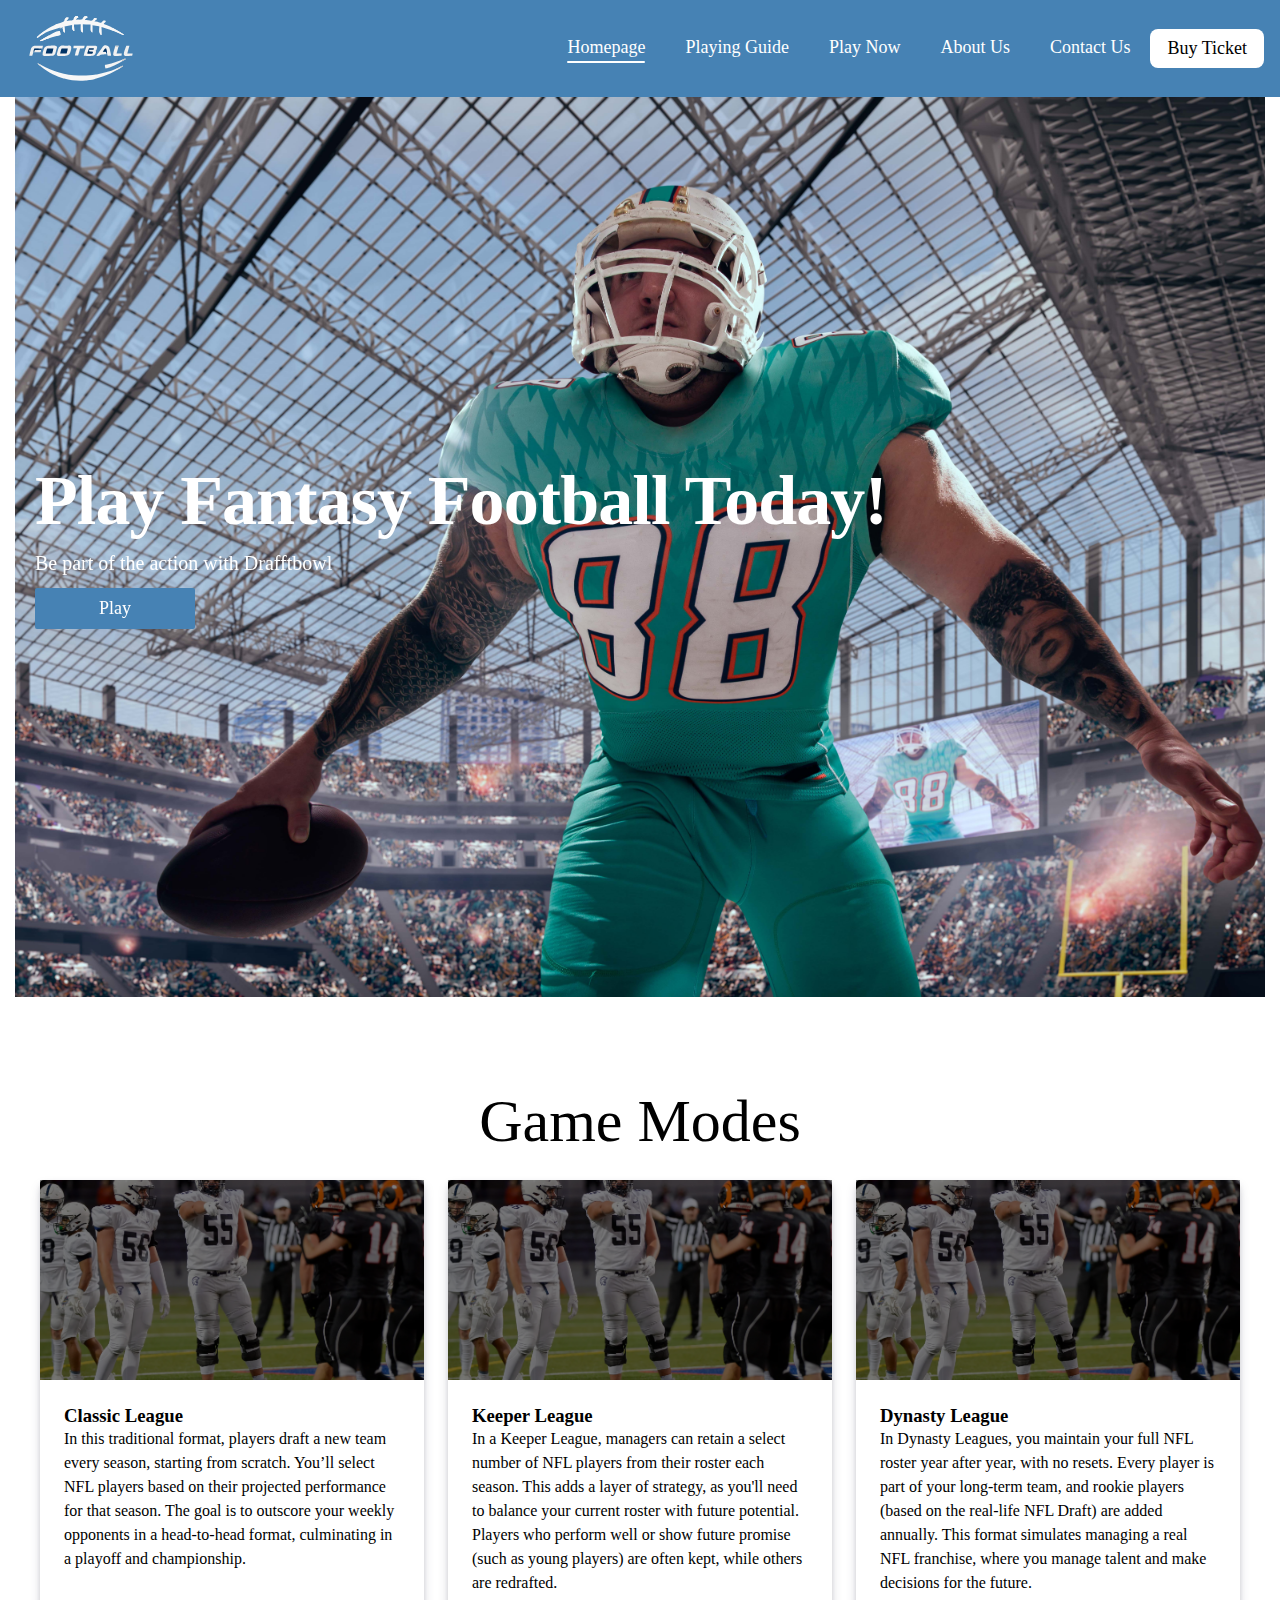
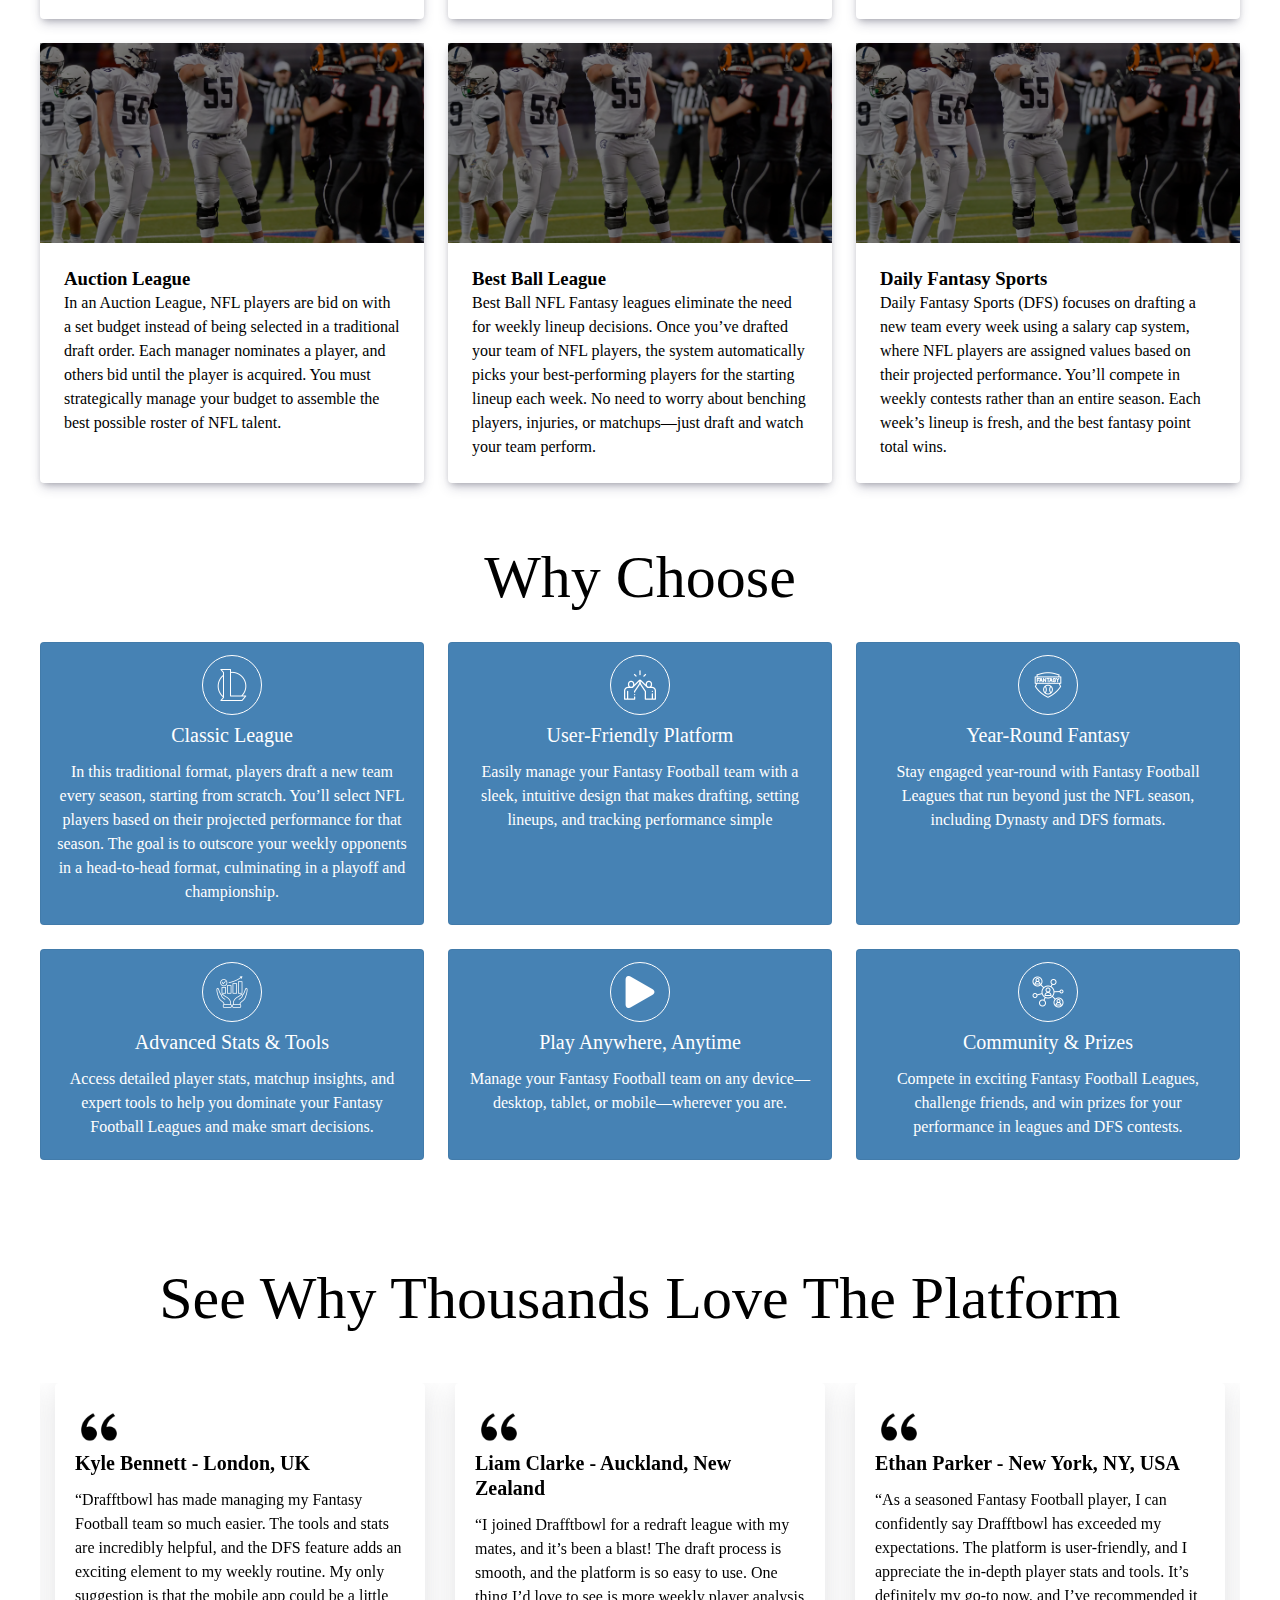
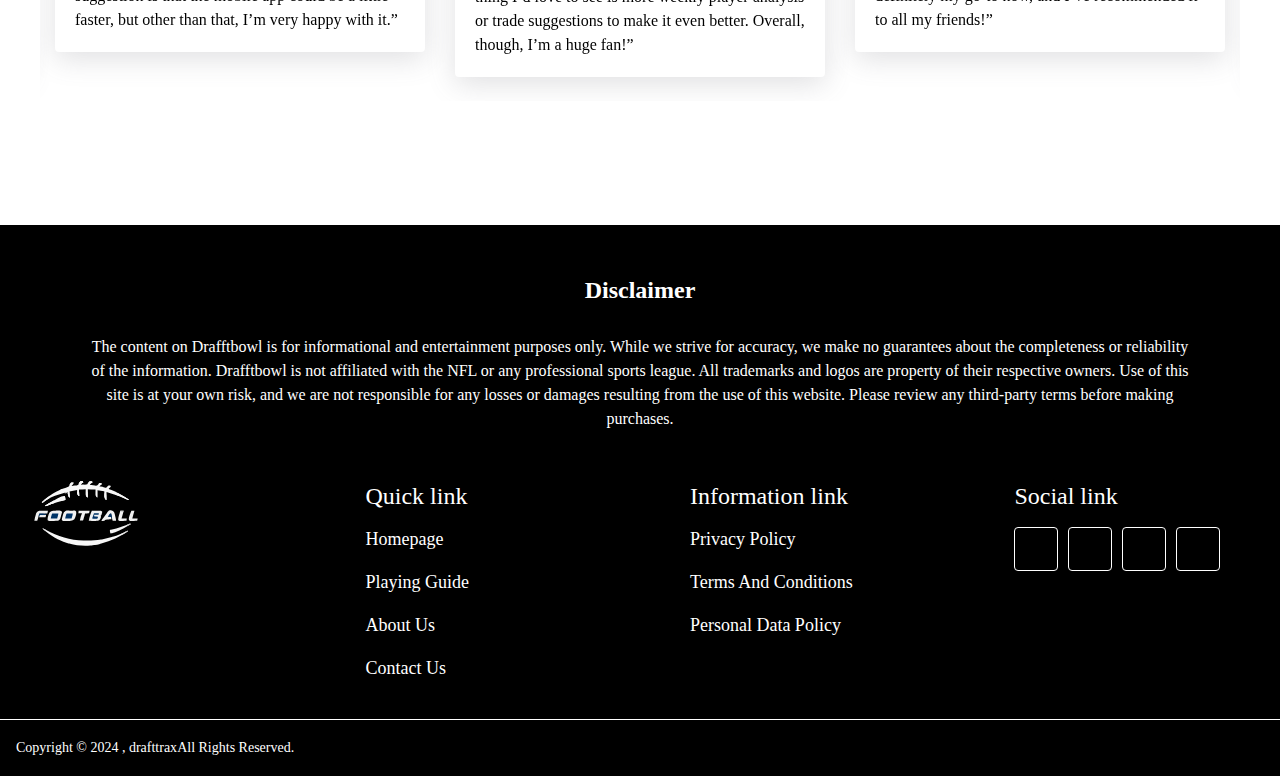
==== commit 007f320e: "Updated ui" ====
--- a/index.html
+++ b/index.html
@@ -7,7 +7,6 @@
     <meta http-equiv="X-UA-Compatible" content="ie=edge">
     <link rel="icon" type="image/x-icon" href="assets/images/favicon.png">
     <title>Homepage</title>
-
     <link rel="stylesheet" href="assets/css/slick.css">
     <link rel="stylesheet" href="assets/css/slick-theme.css">
     <!-- style link -->
@@ -246,7 +245,7 @@
 
                 </div>
     </section>
-    <!--  -->
+    <!--why section  -->
     <section class="why section">
         <div class="container">
             <div class="why_wrapper">
@@ -268,106 +267,179 @@
                                 championship.</p>
                         </div>
                     </div>
-                    <div class="why_sec">
+
+                    <div class="why_sec why_sec--two">
                         <div class="why_iconWrapp">
                             <div class="why_icon"></div>
                         </div>
                         <div class="why_content">
-                            <h3 class="why_title">Classic League</h3>
-                            <p class="why_desc">In this traditional format,
-                                players draft a new team every season, starting from
-                                scratch. You’ll select NFL players based on their
-                                projected performance for that season. The goal is
-                                to outscore your weekly opponents in a head-to-head
-                                format, culminating in a playoff and
-                                championship.</p>
-                        </div>
-                    </div>
-                    <div class="why_sec">
+                            <h3 class="why_title">User-Friendly Platform</h3>
+                            <p class="why_desc">
+                                Easily manage your Fantasy Football team with a sleek, intuitive design that makes
+                                drafting, setting lineups, and tracking performance simple
+                            </p>
+                        </div>
+                    </div>
+
+                    <div class="why_sec why_sec--three">
                         <div class="why_iconWrapp">
                             <div class="why_icon"></div>
                         </div>
                         <div class="why_content">
-                            <h3 class="why_title">Classic League</h3>
-                            <p class="why_desc">In this traditional format,
-                                players draft a new team every season, starting from
-                                scratch. You’ll select NFL players based on their
-                                projected performance for that season. The goal is
-                                to outscore your weekly opponents in a head-to-head
-                                format, culminating in a playoff and
-                                championship.</p>
-                        </div>
-                    </div>
-                    <div class="why_sec">
+                            <h3 class="why_title">Year-Round Fantasy </h3>
+                            <p class="why_desc">
+                                Stay engaged year-round with Fantasy Football Leagues that run beyond just the NFL
+                                season, including Dynasty and DFS formats.
+                            </p>
+                        </div>
+                    </div>
+
+                    <div class="why_sec why_sec--four">
                         <div class="why_iconWrapp">
                             <div class="why_icon"></div>
                         </div>
                         <div class="why_content">
-                            <h3 class="why_title">Classic League</h3>
-                            <p class="why_desc">In this traditional format,
-                                players draft a new team every season, starting from
-                                scratch. You’ll select NFL players based on their
-                                projected performance for that season. The goal is
-                                to outscore your weekly opponents in a head-to-head
-                                format, culminating in a playoff and
-                                championship.</p>
-                        </div>
-                    </div>
-                    <div class="why_sec">
+                            <h3 class="why_title">
+                                Advanced Stats & Tools</h3>
+                            <p class="why_desc">
+                                Access detailed player stats, matchup insights, and expert tools to help you dominate
+                                your Fantasy Football Leagues and make smart decisions.
+                            </p>
+                        </div>
+                    </div>
+
+                    <div class="why_sec why_sec--five">
                         <div class="why_iconWrapp">
                             <div class="why_icon"></div>
                         </div>
                         <div class="why_content">
-                            <h3 class="why_title">Classic League</h3>
-                            <p class="why_desc">In this traditional format,
-                                players draft a new team every season, starting from
-                                scratch. You’ll select NFL players based on their
-                                projected performance for that season. The goal is
-                                to outscore your weekly opponents in a head-to-head
-                                format, culminating in a playoff and
-                                championship.</p>
-                        </div>
-                    </div>
-                    <div class="why_sec">
+                            <h3 class="why_title">Play Anywhere, Anytime
+                            </h3>
+                            <p class="why_desc">
+                                Manage your Fantasy Football team on any device—desktop, tablet, or mobile—wherever you
+                                are.
+                            </p>
+                        </div>
+                    </div>
+
+                    <div class="why_sec why_sec--six">
                         <div class="why_iconWrapp">
                             <div class="why_icon"></div>
                         </div>
                         <div class="why_content">
-                            <h3 class="why_title">Classic League</h3>
-                            <p class="why_desc">In this traditional format,
-                                players draft a new team every season, starting from
-                                scratch. You’ll select NFL players based on their
-                                projected performance for that season. The goal is
-                                to outscore your weekly opponents in a head-to-head
-                                format, culminating in a playoff and
-                                championship.</p>
-                        </div>
-                    </div>
-
-                   
+                            <h3 class="why_title">Community & Prizes</h3>
+                            <p class="why_desc">
+                                Compete in exciting Fantasy Football Leagues, challenge friends, and win prizes for your
+                                performance in leagues and DFS contests.
+                            </p>
+                        </div>
+                    </div>
+
+
 
                 </div>
     </section>
     <!-- testimonial section -->
-     <section class="testimonial">
+    <section class="testimonial">
         <div class="container">
             <div class="testimonial_wrapper">
                 <h2 class="heading">See Why Thousands Love The Platform
                 </h2>
-                <div class="testimonial_inner">
+                <div class="testimonialSlider">
+
                     <div class="testimonial_sec">
                         <div class="testimonial_icons">
                             <div class="testimonial_icon"></div>
                         </div>
                         <div class="testimonial_content">
                             <h3 class="testimonial_title">Jack Foster - Toronto, Canada</h3>
-                        <p class="testimonial_desc">“I’ve tried a lot of Fantasy Football platforms, but Drafftbowl is by far the best. The variety of leagues available is perfect for any type of player, and I especially love the Dynasty league. The interface is super clean, and everything is easy to navigate. Highly recommend to anyone who’s serious about Fantasy Football!”</p>
-                        </div>
-                    </div>
+                            <p class="testimonial_desc">“I’ve tried a lot of Fantasy Football platforms, but Drafftbowl
+                                is by far the best. The variety of leagues available is perfect for any type of player,
+                                and I especially love the Dynasty league. The interface is super clean, and everything
+                                is easy to navigate. Highly recommend to anyone who’s serious about Fantasy Football!”
+                            </p>
+                        </div>
+                    </div>
+
+                    <div class="testimonial_sec">
+                        <div class="testimonial_icons">
+                            <div class="testimonial_icon"></div>
+                        </div>
+                        <div class="testimonial_content">
+                            <h3 class="testimonial_title">Kyle Bennett - London, UK</h3>
+                            <p class="testimonial_desc">
+                                “Drafftbowl has made managing my Fantasy Football team so much easier. The tools and
+                                stats are incredibly helpful, and the DFS feature adds an exciting element to my weekly
+                                routine. My only suggestion is that the mobile app could be a little faster, but other
+                                than that, I’m very happy with it.” </p>
+                        </div>
+                    </div>
+
+                    <div class="testimonial_sec">
+                        <div class="testimonial_icons">
+                            <div class="testimonial_icon"></div>
+                        </div>
+                        <div class="testimonial_content">
+                            <h3 class="testimonial_title">Liam Clarke - Auckland, New Zealand</h3>
+                            <p class="testimonial_desc">
+                                “I joined Drafftbowl for a redraft league with my mates, and it’s been a blast! The
+                                draft process is smooth, and the platform is so easy to use. One thing I’d love to see
+                                is more weekly player analysis or trade suggestions to make it even better. Overall,
+                                though, I’m a huge fan!” </p>
+                        </div>
+                    </div>
+
+                    <div class="testimonial_sec">
+                        <div class="testimonial_icons">
+                            <div class="testimonial_icon"></div>
+                        </div>
+                        <div class="testimonial_content">
+                            <h3 class="testimonial_title">Ethan Parker - New York, NY, USA
+                            </h3>
+                            <p class="testimonial_desc">
+                                “As a seasoned Fantasy Football player, I can confidently say Drafftbowl has exceeded my
+                                expectations. The platform is user-friendly, and I appreciate the in-depth player stats
+                                and tools. It’s definitely my go-to now, and I’ve recommended it to all my friends!”
+                            </p>
+                        </div>
+                    </div>
+
+                    <div class="testimonial_sec">
+                        <div class="testimonial_icons">
+                            <div class="testimonial_icon"></div>
+                        </div>
+                        <div class="testimonial_content">
+                            <h3 class="testimonial_title">Ryan Mitchell - Melbourne, Australia
+                            </h3>
+                            <p class="testimonial_desc">
+                                “Drafftbowl has been amazing! I love the variety of leagues and the chance to play in
+                                both seasonal and daily contests. The DFS contests are especially fun! It would be great
+                                to see a live chat feature during drafts, though. That would make the experience even
+                                more interactive. Highly recommend!”
+                            </p>
+                        </div>
+                    </div>
+
+                    <div class="testimonial_sec">
+                        <div class="testimonial_icons">
+                            <div class="testimonial_icon"></div>
+                        </div>
+                        <div class="testimonial_content">
+                            <h3 class="testimonial_title">Noah Williams - Wellington, New Zealand
+                            </h3>
+                            <p class="testimonial_desc">
+                                “I’ve been using Drafftbowl for a Keeper League, and I’m really impressed with the
+                                platform. The draft process was seamless, and I love how easy it is to manage my team.
+                                One small suggestion—more content focused on rookie players would be awesome, as it’d
+                                help make the draft process even more fun!”
+                            </p>
+                        </div>
+                    </div>
+
                 </div>
             </div>
         </div>
-     </section>
+    </section>
     <!-- footer section-->
     <footer class="footer">
         <div class="container">
@@ -467,8 +539,6 @@
             </div>
         </div>
     </footer>
-
-    <!--  -->
     <!-- main scripting link -->
     <script src="assets/js/jquery.js"></script>
     <script src="assets/js/slick.min.js"></script>
--- a/assets/css/style.css
+++ b/assets/css/style.css
@@ -8,11 +8,10 @@
 
 :root {
   /* color */
---steel-blue: #4682B4;
---lime-green: #32CD32; 
---white-color:#ffffff;
---black-color:#000000;
-
+  --steel-blue: #4682B4;
+  --lime-green: #32CD32;
+  --white-color: #ffffff;
+  --black-color: #000000;
 
   /* font family */
   --primary-font: "Roboto";
@@ -27,10 +26,12 @@
   width: 100%;
   margin-inline: auto;
 }
-.img{
+
+.img {
   width: 100%;
   max-width: 100%;
 }
+
 body {
   font-family: var(--primary-font);
 }
@@ -230,7 +231,7 @@
   z-index: 5;
   transition: box-shadow 0.3s ease;
   background-color: var(--blue-light);
-background-color: var(--steel-blue);
+  background-color: var(--steel-blue);
 }
 
 .header_wrappr {
@@ -354,16 +355,17 @@
 
 
 /* banner section */
-.banner{
+.banner {
   width: 100%;
   overflow: hidden;
 }
-.banner_bg{
+
+.banner_bg {
   background-repeat: no-repeat;
   background-position: center;
   background-size: cover;
   width: 100%;
-  height:100vh;
+  height: 100vh;
   display: flex;
   justify-content: start;
   align-items: center;
@@ -371,15 +373,18 @@
   margin-bottom: 40px;
 }
 
-.banner_bg--bg1{
+.banner_bg--bg1 {
   background-image: url("../images/banner1.webp");
 }
-.banner_bg--bg2{
+
+.banner_bg--bg2 {
   background-image: url("../images/banner2.jpg");
 }
-.banner_bg--bg3{
+
+.banner_bg--bg3 {
   background-image: url("../images/banner3.jpg");
 }
+
 /* .banner_bg::after {
   position: absolute;
   content: "";
@@ -462,7 +467,8 @@
   gap: 24px;
 }
 
-.why_card, .why_sec {
+.why_card,
+.why_sec {
   background-color: var(--white-color);
   width: 100%;
   border-radius: 8px;
@@ -708,8 +714,18 @@
   color: #333;
 }
 
+.testimonial_sec {
+  border-radius: 4px;
+  padding: 20px;
+  box-shadow: rgba(100, 100, 111, 0.2) 0px 7px 29px 0px;
+}
+
 .slick-slide {
   margin: 0 15px;
+}
+
+.testimonialSlider {
+  padding: 20px 0;
 }
 
 .slick-dots {
@@ -732,9 +748,14 @@
   opacity: 1;
   color: var(--blue-light);
 }
-.testimonial_icon{
-max-width:48px;
-height: 48px;
+
+.testimonial_icon {
+  max-width: 48px;
+  height: 48px;
+  background-image: url("../images/quote.png");
+  background-repeat: no-repeat;
+  background-size: cover;
+  background-position: center;
 }
 
 
@@ -1137,9 +1158,11 @@
   box-shadow: rgb(7 7 7 / 10%) 0px 7px 29px 0px
     /* box-shadow: rgba(215, 124, 141, 0.6) 0px 7px 29px 0px; */
 }
-.banner--contact{
+
+.banner--contact {
   background-image: url("../images/contact-banner.jpg");
 }
+
 .contact_inner {
   display: flex;
   justify-content: space-between;
@@ -1150,13 +1173,15 @@
   border: 1px solid #dee2e6;
   margin-bottom: 16px;
 }
+
 .contact_inner textarea:focus {
   color: var(--bs-body-color);
   background-color: var(--bs-body-bg);
   border-color: #86b7fe;
   outline: 0;
-  box-shadow: 0 0 0 .25rem rgba(13,110,253,.25);
-}
+  box-shadow: 0 0 0 .25rem rgba(13, 110, 253, .25);
+}
+
 .contact_left {
   width: 46%;
 }
@@ -1194,16 +1219,20 @@
 .contact_left .submit_btn {
   margin-top: 16px;
 }
-.socials{
+
+.socials {
   margin-top: 10px;
 }
-.socials_wrapper{
+
+.socials_wrapper {
   display: inline-flex;
   gap: 10px;
 }
-.socials .sub_title{
+
+.socials .sub_title {
   margin-bottom: 4px;
 }
+
 .social_iconWrapp {
   border: 1px solid var(--black-color);
   border-radius: 4px;
@@ -1214,16 +1243,20 @@
   transition: all 0.3s ease-in-out;
   cursor: pointer;
 }
-.social_iconWrapp:hover{
+
+.social_iconWrapp:hover {
   background-color: var(--blue-light);
   border-color: var(--blue-light);
 }
-.social_iconWrapp:hover .social_icon{
+
+.social_iconWrapp:hover .social_icon {
   filter: invert(1);
 }
-.social_iconWrapp:hover .social_icon--twitter{
+
+.social_iconWrapp:hover .social_icon--twitter {
   filter: invert(0);
 }
+
 .social_icon {
   background-repeat: no-repeat;
   background-size: contain;
@@ -1236,16 +1269,19 @@
   transition: all 0.3s linear;
 }
 
-.social_icon--fb{
+.social_icon--fb {
   background-image: url("../images/fb.png");
 }
-.social_icon--twitter{
+
+.social_icon--twitter {
   background-image: url("../images/twitter.svg");
   filter: invert(1);
 }
-.social_icon--insta{
+
+.social_icon--insta {
   background-image: url("../images/insta.png");
 }
+
 /* =======================>>> */
 
 
@@ -2248,7 +2284,8 @@
   margin: 0 auto;
   position: relative;
 }
-.signup_inner::after{
+
+.signup_inner::after {
   position: absolute;
   top: 0;
   right: 0;
@@ -2420,8 +2457,9 @@
 .back-btn a:hover {
   opacity: 0.9;
 }
-.back-btn svg{
-filter: invert(1);
+
+.back-btn svg {
+  filter: invert(1);
 }
 
 .palyer-header {
@@ -2665,7 +2703,7 @@
 
 .matches-table th {
   background: var(--pre-blue) !important;
-  color:var(--white-color) !important;
+  color: var(--white-color) !important;
 }
 
 .match-team-logo span {
@@ -2879,7 +2917,7 @@
 
 .fusball_leagues-inner-content table th {
   background: var(--pre-blue) !important;
-  color:var(--white-color) !important;
+  color: var(--white-color) !important;
 }
 
 section.destination.firsts {
@@ -3411,8 +3449,8 @@
 }
 
 .user-content-box button:hover {
-  background-color:var(--white-color);
-  color:var(--blue-light);
+  background-color: var(--white-color);
+  color: var(--blue-light);
   box-shadow: var(--pre-blue) 0px 3px 8px;
   border-color: var(--blue-light);
 }
@@ -3486,7 +3524,7 @@
   font-size: 22px;
   font-weight: 700;
   /* color: #000; */
-  color:var(--white-color);
+  color: var(--white-color);
   padding: 0 5px;
 }
 
@@ -3542,7 +3580,7 @@
 .plyr-headr .match-details h6 {
   font-size: 18px;
   margin-bottom: 10px;
-  color:var(--white-color);
+  color: var(--white-color);
   font-weight: 600;
 }
 
@@ -3550,14 +3588,14 @@
   font-size: 17px;
   margin-bottom: 10px;
   /* color: #000; */
-  color:var(--white-color);
+  color: var(--white-color);
 }
 
 .plyr-headr .match-details span {
   font-size: 14px;
   margin-bottom: 10px;
   /* color: #000; */
-  color:var(--white-color);
+  color: var(--white-color);
 }
 
 .fusball_leagues tbody tr td p {
@@ -4054,39 +4092,47 @@
 .banner_myMatches {
   background-image: url("../images/my_matches.jpg");
 }
-.matchDtls_banner{
+
+.matchDtls_banner {
   background-image: url("../images/match-detail-banner.jpg");
 
 }
 
 /* Footer Pages CSS End*/
 
-.gameMode{
+.gameMode {
   margin-block: 50px;
 }
-.gameMode_wrapper,.why_wrapper{
+
+.gameMode_wrapper,
+.why_wrapper {
   max-width: 1200px;
   width: 100%;
   margin: 0 auto;
 }
-.gameMode_heading{
+
+.gameMode_heading {
   text-align: center;
-  margin-bottom:24px;
-}
-.gameMode_inner{
+  margin-bottom: 24px;
+}
+
+.gameMode_inner {
   display: grid;
-  grid-template-columns: repeat(3,1fr);
-  gap:24px;
-}
-.gameMode_sec{
-  width: 100%;
- border-radius: 4px;
- box-shadow: rgba(50, 50, 93, 0.25) 0px 6px 12px -2px, rgba(0, 0, 0, 0.3) 0px 3px 7px -3px;
-}
-.gameMode_content{
+  grid-template-columns: repeat(3, 1fr);
+  gap: 24px;
+}
+
+.gameMode_sec {
+  width: 100%;
+  border-radius: 4px;
+  box-shadow: rgba(50, 50, 93, 0.25) 0px 6px 12px -2px, rgba(0, 0, 0, 0.3) 0px 3px 7px -3px;
+}
+
+.gameMode_content {
   padding: 24px;
 }
-.gameMode_img{
+
+.gameMode_img {
   background-image: url("../images/gamode1.webp");
   height: 200px;
   width: 100%;
@@ -4096,7 +4142,8 @@
   border-radius: 4px 4px 0 0;
   position: relative;
 }
-.gameMode_img::after{
+
+.gameMode_img::after {
   top: 0;
   position: absolute;
   content: "";
@@ -4105,7 +4152,28 @@
   bottom: 0;
   background-color: rgba(0 0 0 / 50%);
 }
-.why_iconWrapp{
+
+.why_sec--two .why_icon {
+  background-image: url("../images/why2.png");
+}
+
+.why_sec--three .why_icon {
+  background-image: url("../images/why3.png");
+}
+
+.why_sec--four .why_icon {
+  background-image: url("../images/why4.png");
+}
+
+.why_sec--five .why_icon {
+  background-image: url("../images/why5.png");
+}
+
+.why_sec--six .why_icon {
+  background-image: url("../images/why6.png");
+}
+
+.why_iconWrapp {
   max-width: 60px;
   width: 100%;
   height: 60px;
@@ -4117,9 +4185,10 @@
   border: 1px solid var(--white-color);
   margin: 0 auto;
 }
-.why_icon{
-  background-image: url("../images/logo.png");
-  height:32px;
+
+.why_icon {
+  background-image: url("../images/why1.png");
+  height: 32px;
   width: 32px;
   background-repeat: no-repeat;
   background-size: cover;
@@ -4127,19 +4196,22 @@
   position: relative;
   filter: invert(1);
 }
-.why_sec{
+
+.why_sec {
   background-color: var(--steel-blue);
   padding: 12px 8px;
   border-radius: 4px;
   width: 100%;
   text-align: start;
 }
-.why_title{
+
+.why_title {
   font-size: 20px;
   font-weight: 500;
   color: var(--white-color);
   margin-bottom: 12px;
 }
-.why_desc{
+
+.why_desc {
   color: var(--white-color);
 }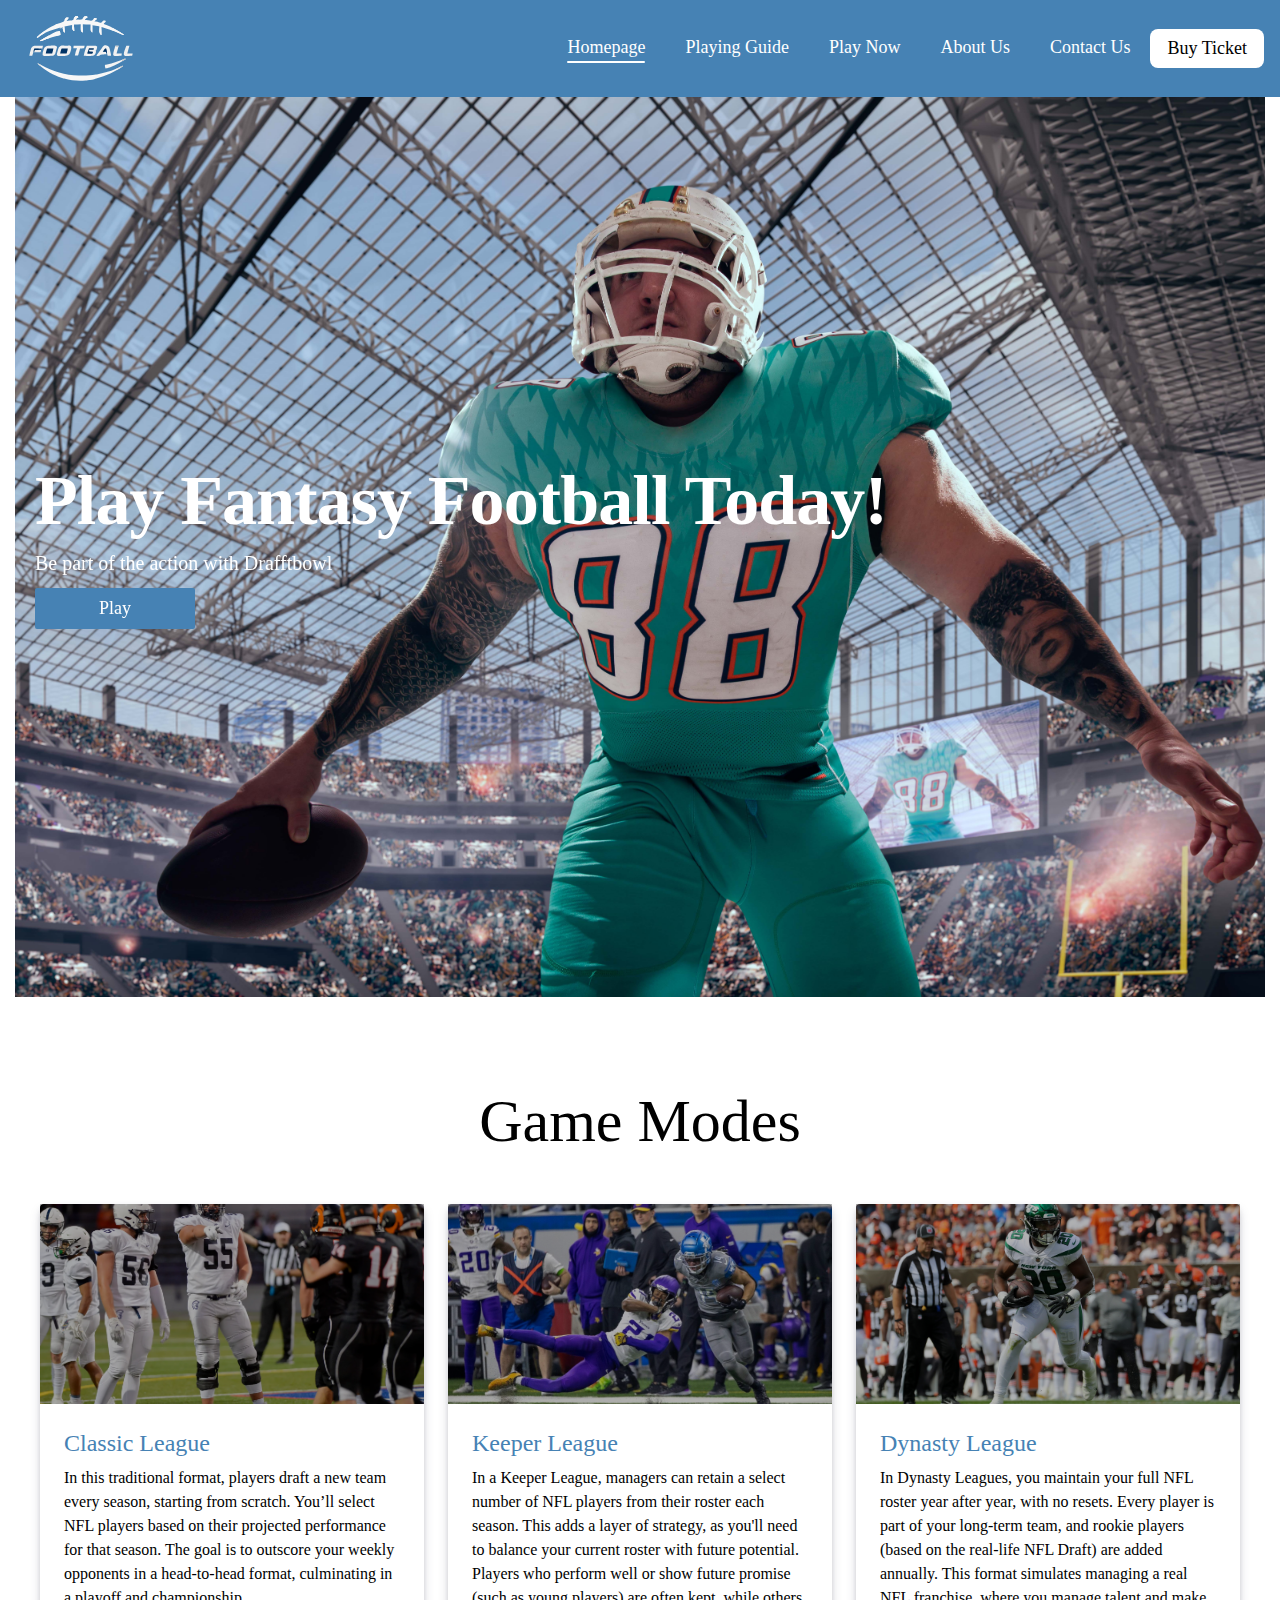
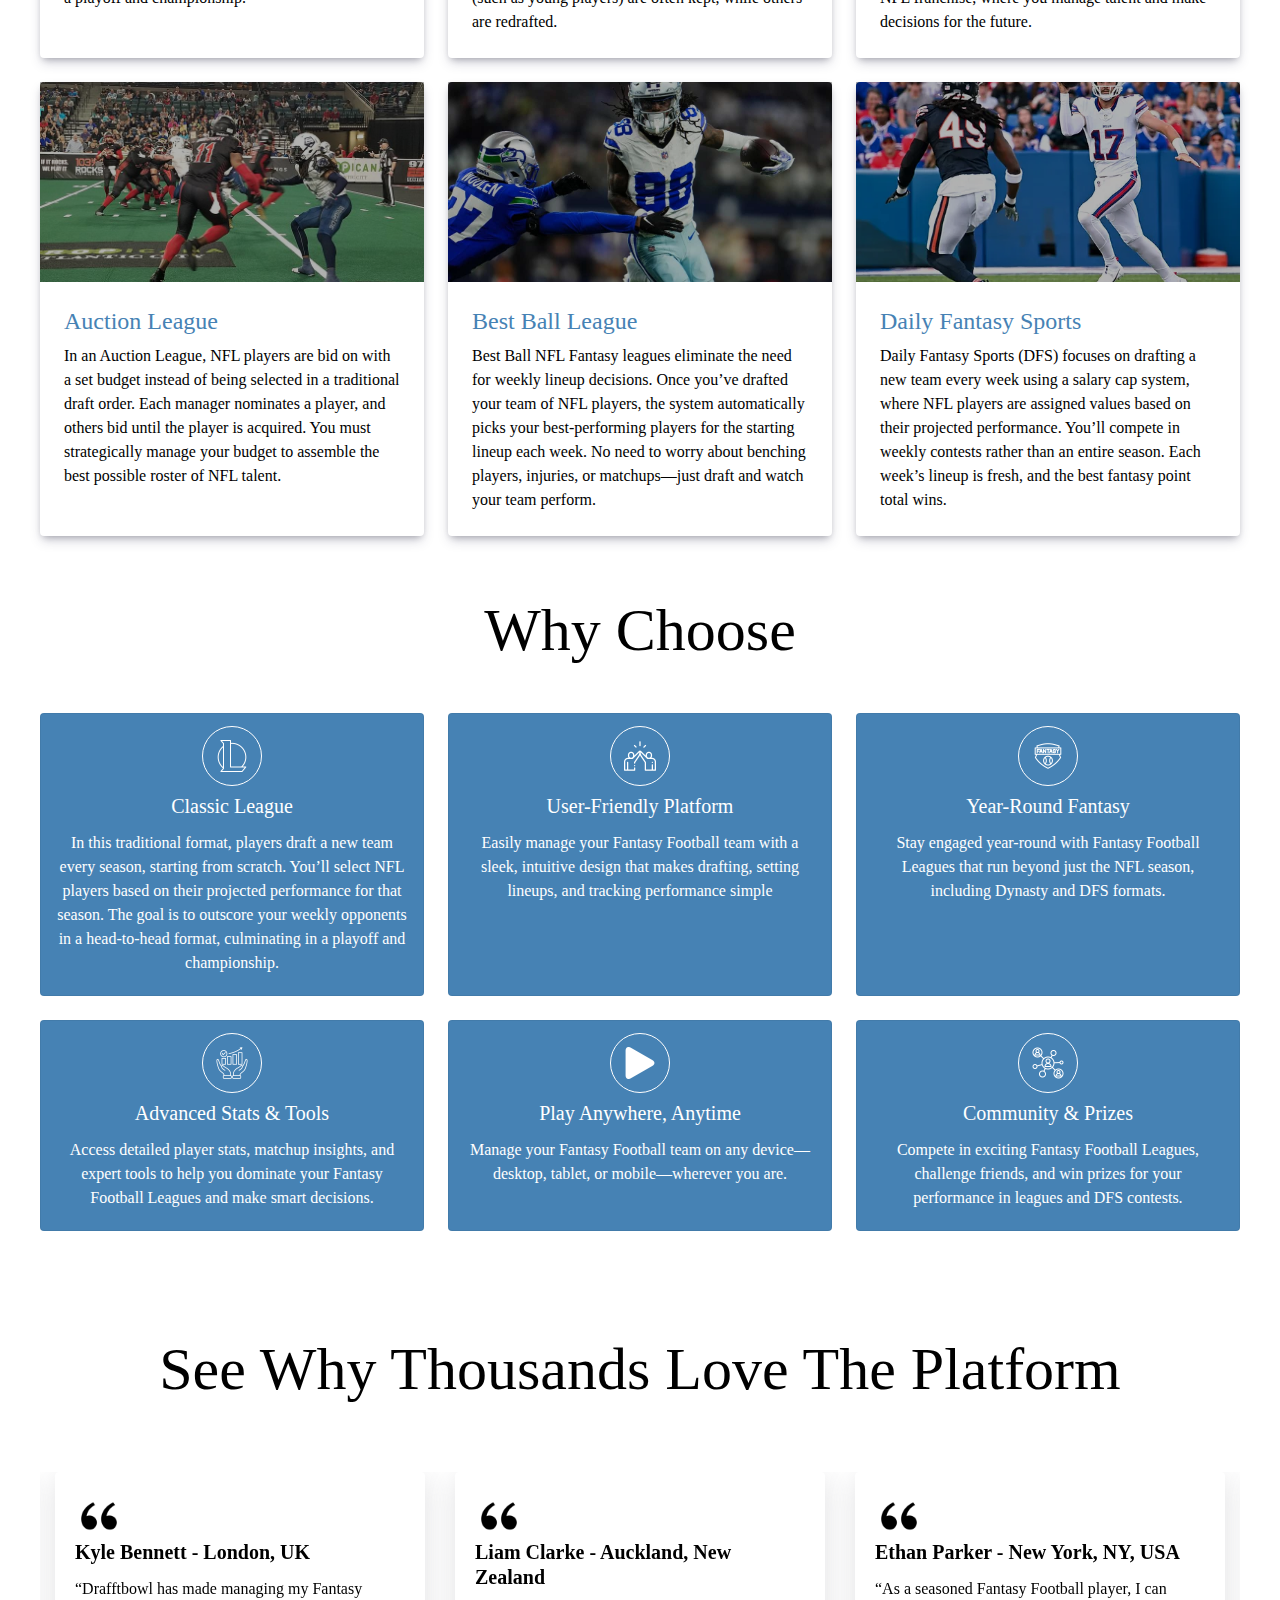
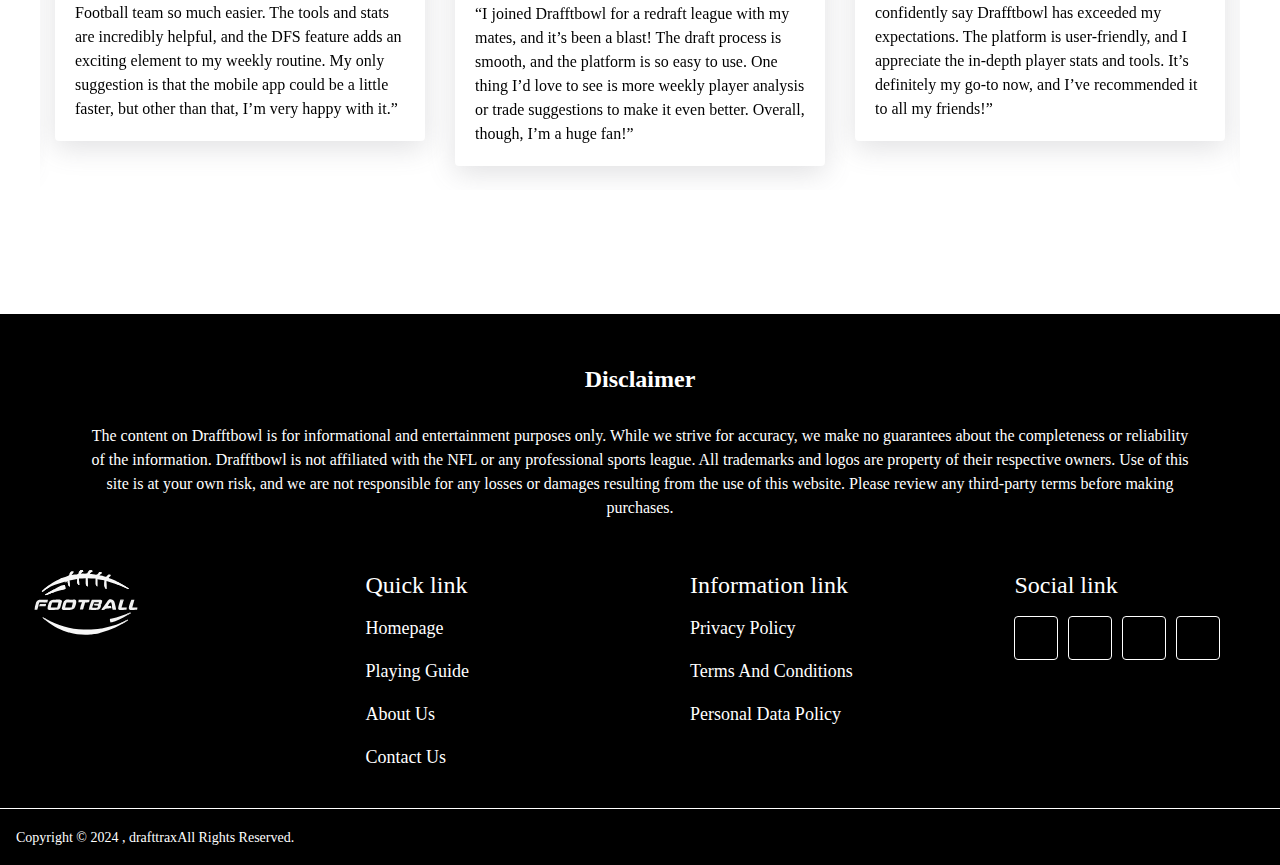
==== commit 18d3ed6c: "Updated ui" ====
--- a/index.html
+++ b/index.html
@@ -150,7 +150,7 @@
                 <h2 class="gameMode_heading heading">Game Modes</h2>
                 <div class="gameMode_inner">
 
-                    <div class="gameMode_sec">
+                    <div class="gameMode_sec gameMode_sec--one">
                         <div class="gameMode_img"></div>
                         <div class="gameMode_content">
                             <h3 class="gameMode_title">Classic League</h3>
@@ -164,7 +164,7 @@
                         </div>
                     </div>
 
-                    <div class="gameMode_sec">
+                    <div class="gameMode_sec gameMode_sec--two">
                         <div class="gameMode_img"></div>
                         <div class="gameMode_content">
                             <h3 class="gameMode_title">Keeper League</h3>
@@ -179,7 +179,7 @@
                         </div>
                     </div>
 
-                    <div class="gameMode_sec">
+                    <div class="gameMode_sec gameMode_sec--three">
                         <div class="gameMode_img"></div>
                         <div class="gameMode_content">
                             <h3 class="gameMode_title">Dynasty League</h3>
@@ -194,7 +194,7 @@
                         </div>
                     </div>
 
-                    <div class="gameMode_sec">
+                    <div class="gameMode_sec gameMode_sec--four">
                         <div class="gameMode_img"></div>
                         <div class="gameMode_content">
                             <h3 class="gameMode_title">Auction League</h3>
@@ -208,7 +208,7 @@
                         </div>
                     </div>
 
-                    <div class="gameMode_sec">
+                    <div class="gameMode_sec gameMode_sec--five">
                         <div class="gameMode_img"></div>
                         <div class="gameMode_content">
                             <h3 class="gameMode_title">Best Ball League</h3>
@@ -224,7 +224,7 @@
                         </div>
                     </div>
 
-                    <div class="gameMode_sec">
+                    <div class="gameMode_sec  gameMode_sec--six">
                         <div class="gameMode_img"></div>
                         <div class="gameMode_content">
                             <h3 class="gameMode_title">Daily Fantasy
--- a/assets/css/style.css
+++ b/assets/css/style.css
@@ -126,7 +126,7 @@
   font-weight: 400;
   line-height: normal;
   /* color: var(--white-color); */
-  margin-bottom: 30px;
+  margin-bottom:48px;
 }
 
 title {
@@ -799,7 +799,7 @@
 }
 
 .footer_icon {
-  background-image: url("../images/logo.svg");
+  background-image: url("../images/footer-logo.svg");
   height: 65px;
   width: 140px;
   background-repeat: no-repeat;
@@ -2029,8 +2029,6 @@
 .after-banner-text-wrap p {
   text-align: center;
 }
-
-
 
 
 /* Game Instructions Page CSS Start */
@@ -4111,9 +4109,13 @@
   margin: 0 auto;
 }
 
-.gameMode_heading {
-  text-align: center;
-  margin-bottom: 24px;
+
+
+.gameMode_title {
+  font-size: 24px;
+  color: var(--steel-blue);
+  font-weight: 500;
+  margin-bottom: 8px;
 }
 
 .gameMode_inner {
@@ -4133,7 +4135,7 @@
 }
 
 .gameMode_img {
-  background-image: url("../images/gamode1.webp");
+ 
   height: 200px;
   width: 100%;
   background-repeat: no-repeat;
@@ -4141,6 +4143,24 @@
   background-position: center;
   border-radius: 4px 4px 0 0;
   position: relative;
+}
+.gameMode_sec--one .gameMode_img {
+  background-image: url("../images/gamode1.webp");
+}
+.gameMode_sec--two .gameMode_img {
+  background-image: url("../images/gameMode2.jpg");
+}
+.gameMode_sec--three .gameMode_img {
+  background-image: url("../images/gameMode3.jpg");
+}
+.gameMode_sec--four .gameMode_img {
+  background-image: url("../images/gameMode4.jpg");
+}
+.gameMode_sec--five .gameMode_img {
+  background-image: url("../images/gameMode5.jpg");
+}
+.gameMode_sec--six .gameMode_img {
+  background-image: url("../images/gameMode6.jpg");
 }
 
 .gameMode_img::after {
@@ -4150,7 +4170,7 @@
   right: 0;
   left: 0;
   bottom: 0;
-  background-color: rgba(0 0 0 / 50%);
+  background-color: rgba(0 0 0 / 30%);
 }
 
 .why_sec--two .why_icon {
